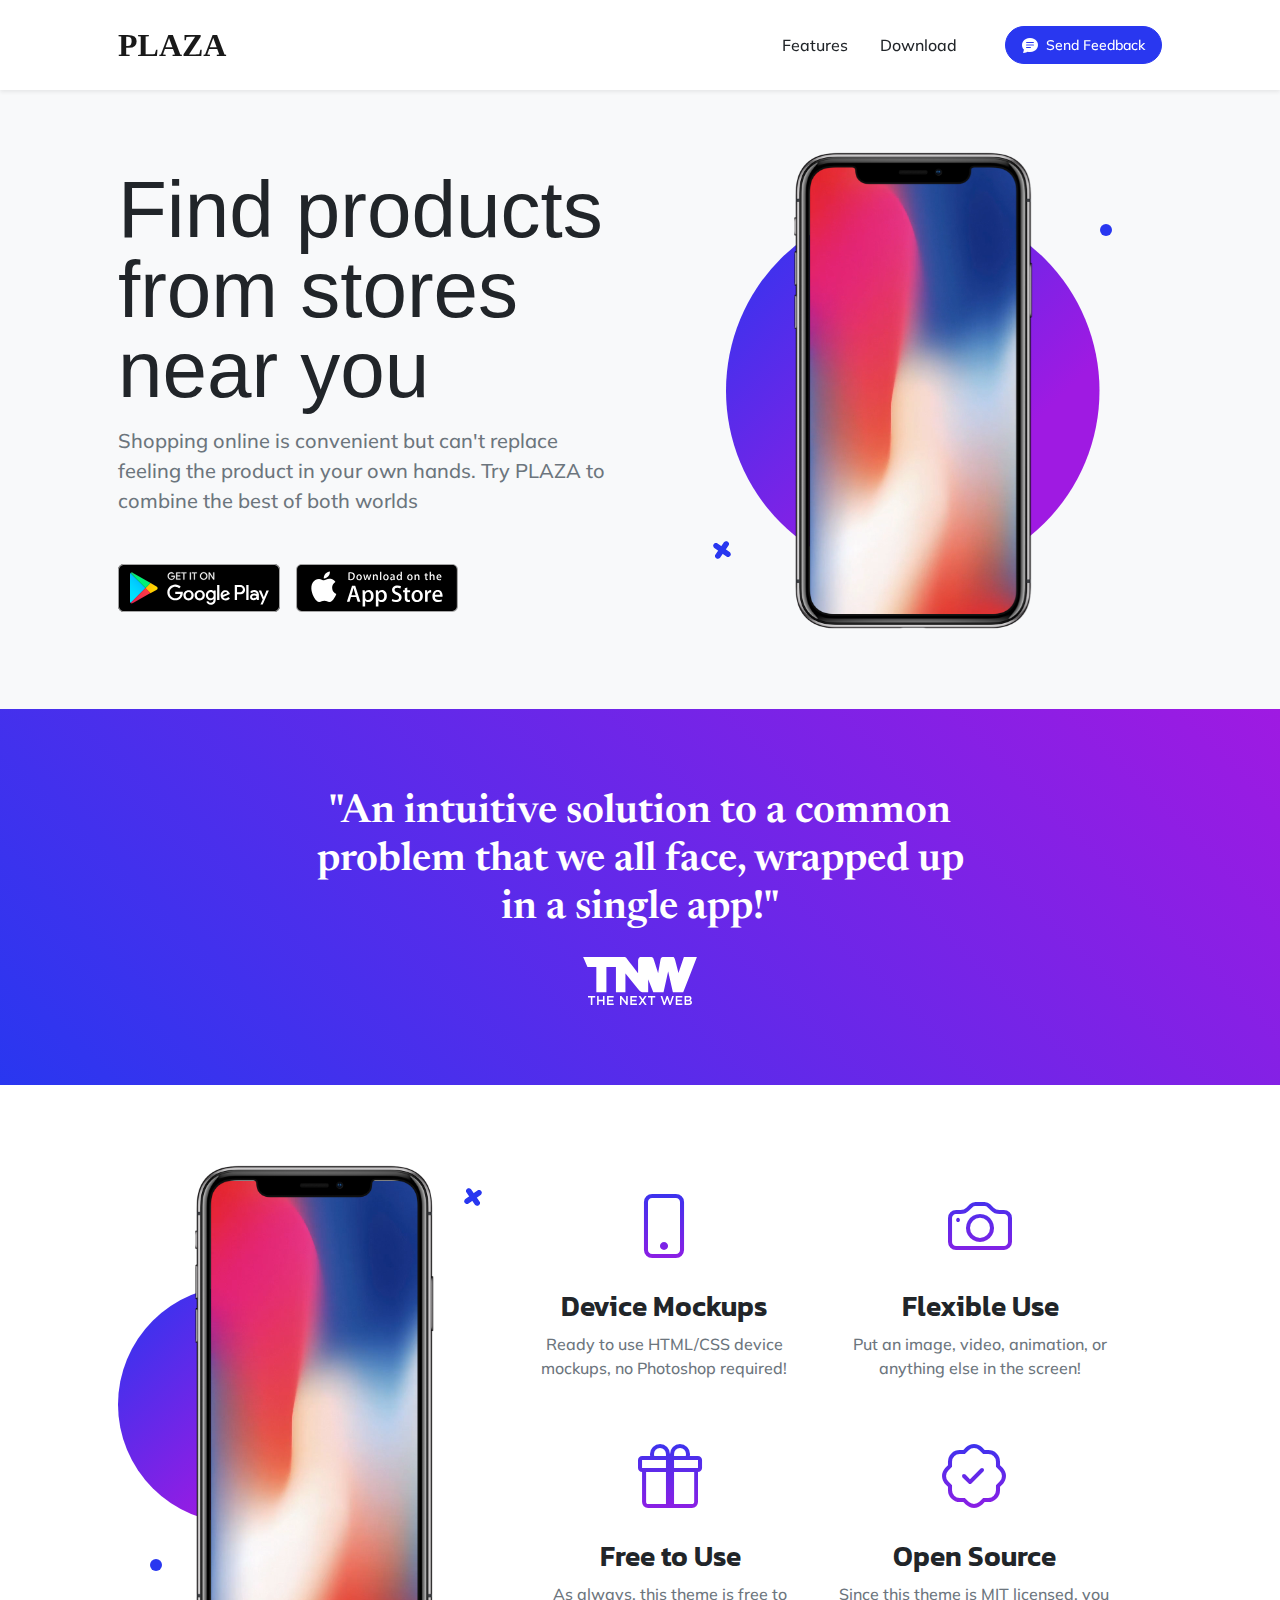
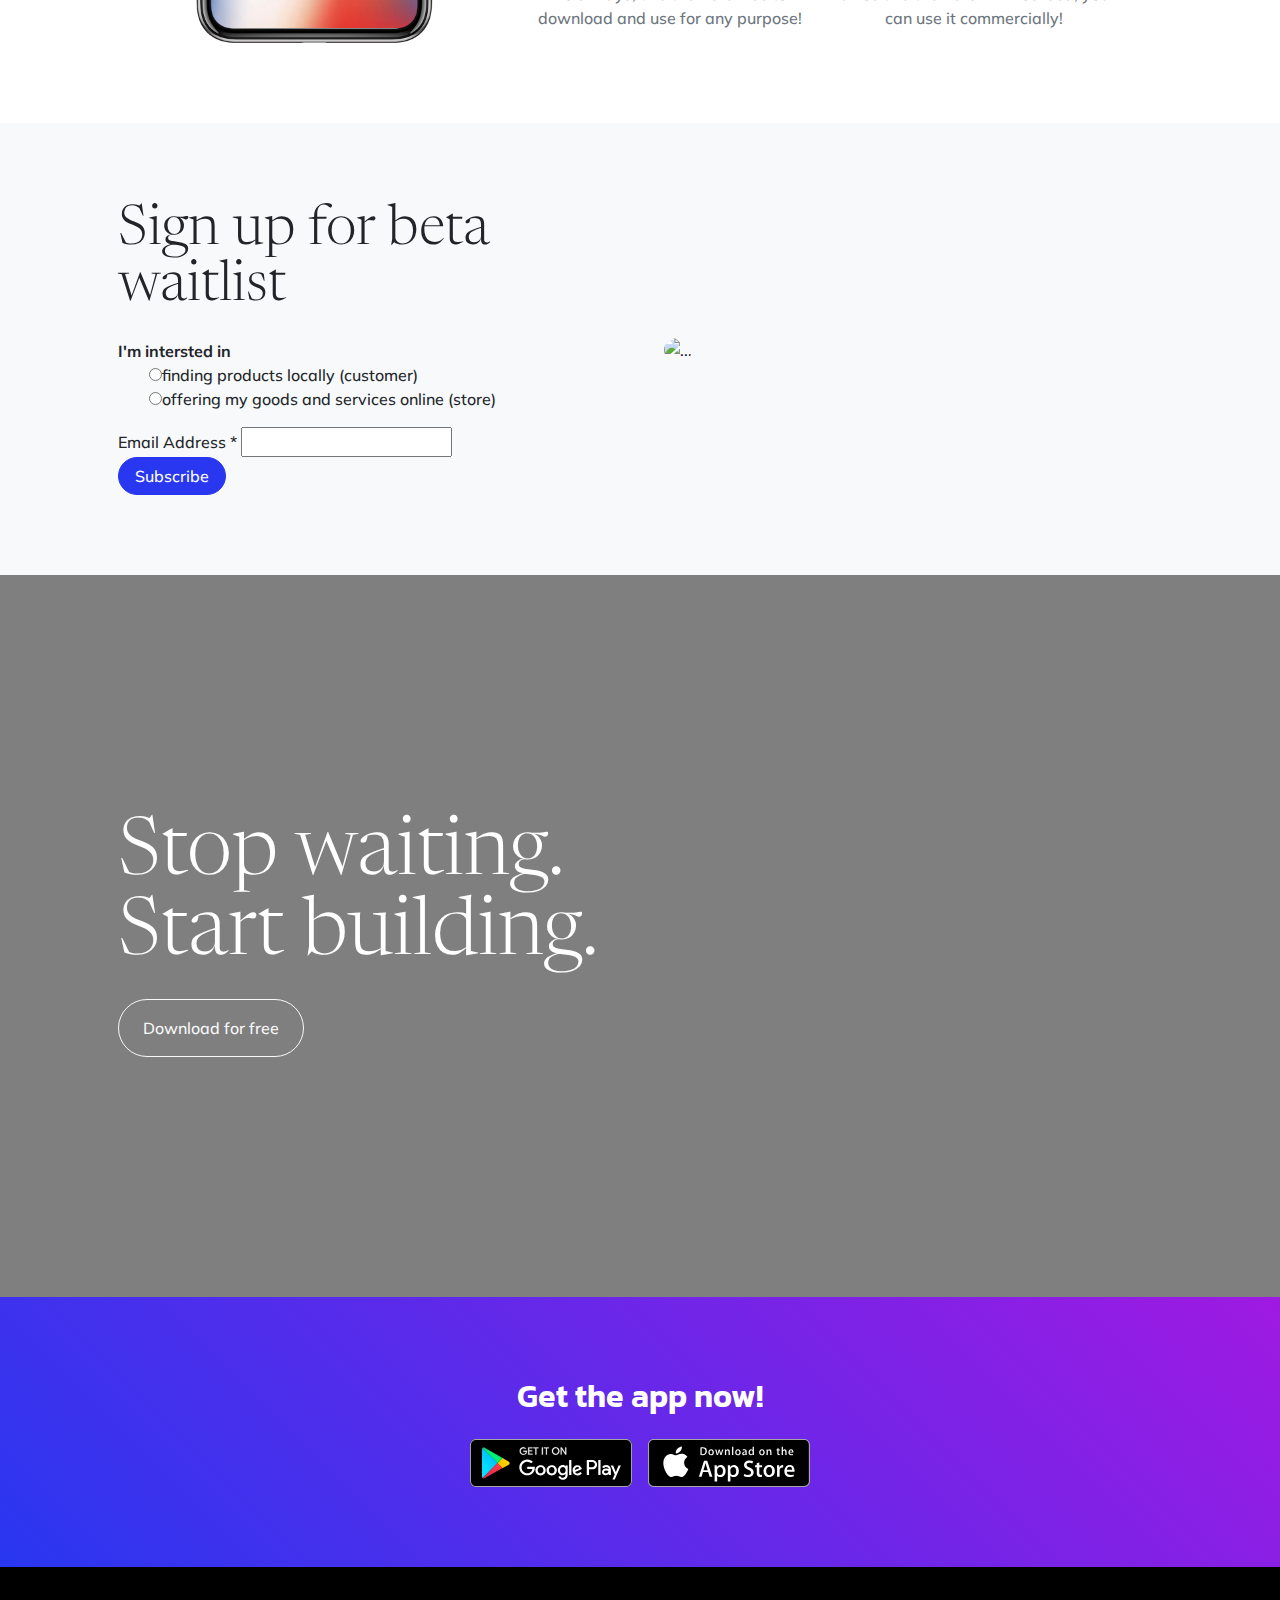
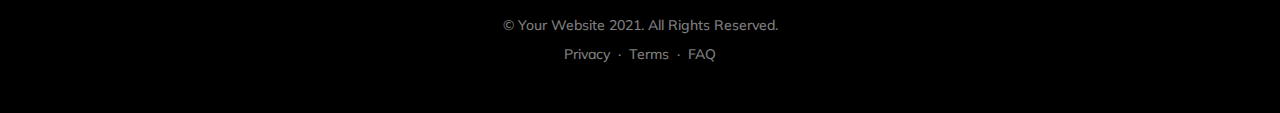
==== index.html @ b9e940da "change button style" ====
<!DOCTYPE html>
<html lang="en">

<head>
    <meta charset="utf-8" />
    <meta name="viewport" content="width=device-width, initial-scale=1, shrink-to-fit=no" />
    <meta name="description" content="" />
    <meta name="author" content="" />
    <title>PLAZA</title>
    <link rel="icon" type="image/x-icon" href="assets/favicon.ico" />
    <!-- Bootstrap icons-->
    <link href="https://cdn.jsdelivr.net/npm/bootstrap-icons@1.5.0/font/bootstrap-icons.css" rel="stylesheet" />
    <!-- Google fonts-->
    <link rel="preconnect" href="https://fonts.gstatic.com" />
    <link href="https://fonts.googleapis.com/css2?family=Newsreader:ital,wght@0,600;1,600&amp;display=swap"
        rel="stylesheet" />
    <link
        href="https://fonts.googleapis.com/css2?family=Mulish:ital,wght@0,300;0,500;0,600;0,700;1,300;1,500;1,600;1,700&amp;display=swap"
        rel="stylesheet" />
    <link href="https://fonts.googleapis.com/css2?family=Kanit:ital,wght@0,400;1,400&amp;display=swap"
        rel="stylesheet" />
    <!-- Core theme CSS (includes Bootstrap)-->
    <link href="css/styles.css" rel="stylesheet" />
</head>

<body id="page-top">
    <!-- Navigation-->
    <nav class="navbar navbar-expand-lg navbar-light fixed-top shadow-sm" id="mainNav">
        <div class="container px-5">
            <a style="font-family:impact;font-size:32px" class="navbar-brand fw-bold plaza-font"
                href="#page-top">PLAZA</a>
            <button class="navbar-toggler" type="button" data-bs-toggle="collapse" data-bs-target="#navbarResponsive"
                aria-controls="navbarResponsive" aria-expanded="false" aria-label="Toggle navigation">
                Menu
                <i class="bi-list"></i>
            </button>
            <div class="collapse navbar-collapse" id="navbarResponsive">
                <ul class="navbar-nav ms-auto me-4 my-3 my-lg-0">
                    <li class="nav-item"><a class="nav-link me-lg-3" href="#features">Features</a></li>
                    <li class="nav-item"><a class="nav-link me-lg-3" href="#download">Download</a></li>
                </ul>
                <button class="btn btn-primary rounded-pill px-3 mb-2 mb-lg-0" data-bs-toggle="modal"
                    data-bs-target="#feedbackModal">
                    <span class="d-flex align-items-center">
                        <i class="bi-chat-text-fill me-2"></i>
                        <span class="small">Send Feedback</span>
                    </span>
                </button>
            </div>
        </div>
    </nav>
    <!-- Mashead header-->
    <header class="masthead">
        <div class="container px-5">
            <div class="row gx-5 align-items-center">
                <div class="col-lg-6">
                    <!-- Mashead text and app badges-->
                    <div class="mb-5 mb-lg-0 text-center text-lg-start">
                        <h1 class="display-1 lh-1 mb-3">Find products from stores near you</h1>
                        <p class="lead fw-normal text-muted mb-5">Shopping online is convenient but can't replace
                            feeling the product in your own hands. Try PLAZA to combine the best of both worlds</p>
                        <div class="d-flex flex-column flex-lg-row align-items-center">
                            <a class="me-lg-3 mb-4 mb-lg-0" href="#!"><img class="app-badge"
                                    src="assets/img/google-play-badge.svg" alt="..." /></a>
                            <a href="#!"><img class="app-badge" src="assets/img/app-store-badge.svg" alt="..." /></a>
                        </div>
                    </div>
                </div>
                <div class="col-lg-6">
                    <!-- Masthead device mockup feature-->
                    <div class="masthead-device-mockup">
                        <svg class="circle" viewBox="0 0 100 100" xmlns="http://www.w3.org/2000/svg">
                            <defs>
                                <linearGradient id="circleGradient" gradientTransform="rotate(45)">
                                    <stop class="gradient-start-color" offset="0%"></stop>
                                    <stop class="gradient-end-color" offset="100%"></stop>
                                </linearGradient>
                            </defs>
                            <circle cx="50" cy="50" r="50"></circle>
                        </svg><svg class="shape-1 d-none d-sm-block" viewBox="0 0 240.83 240.83"
                            xmlns="http://www.w3.org/2000/svg">
                            <rect x="-32.54" y="78.39" width="305.92" height="84.05" rx="42.03"
                                transform="translate(120.42 -49.88) rotate(45)"></rect>
                            <rect x="-32.54" y="78.39" width="305.92" height="84.05" rx="42.03"
                                transform="translate(-49.88 120.42) rotate(-45)"></rect>
                        </svg><svg class="shape-2 d-none d-sm-block" viewBox="0 0 100 100"
                            xmlns="http://www.w3.org/2000/svg">
                            <circle cx="50" cy="50" r="50"></circle>
                        </svg>
                        <div class="device-wrapper">
                            <div class="device" data-device="iPhoneX" data-orientation="portrait" data-color="black">
                                <div class="screen bg-black">
                                    <!-- PUT CONTENTS HERE:-->
                                    <!-- * * This can be a video, image, or just about anything else.-->
                                    <!-- * * Set the max width of your media to 100% and the height to-->
                                    <!-- * * 100% like the demo example below.-->
                                    <video muted="muted" autoplay="" loop="" style="max-width: 100%; height: 100%">
                                        <source src="assets/img/demo-screen.mp4" type="video/mp4" />
                                    </video>
                                </div>
                            </div>
                        </div>
                    </div>
                </div>
            </div>
        </div>
    </header>
    <!-- Quote/testimonial aside-->
    <aside class="text-center bg-gradient-primary-to-secondary">
        <div class="container px-5">
            <div class="row gx-5 justify-content-center">
                <div class="col-xl-8">
                    <div class="h2 fs-1 text-white mb-4">"An intuitive solution to a common problem that we all face,
                        wrapped up in a single app!"</div>
                    <img src="assets/img/tnw-logo.svg" alt="..." style="height: 3rem" />
                </div>
            </div>
        </div>
    </aside>
    <!-- App features section-->
    <section id="features">
        <div class="container px-5">
            <div class="row gx-5 align-items-center">
                <div class="col-lg-8 order-lg-1 mb-5 mb-lg-0">
                    <div class="container-fluid px-5">
                        <div class="row gx-5">
                            <div class="col-md-6 mb-5">
                                <!-- Feature item-->
                                <div class="text-center">
                                    <i class="bi-phone icon-feature text-gradient d-block mb-3"></i>
                                    <h3 class="font-alt">Device Mockups</h3>
                                    <p class="text-muted mb-0">Ready to use HTML/CSS device mockups, no Photoshop
                                        required!</p>
                                </div>
                            </div>
                            <div class="col-md-6 mb-5">
                                <!-- Feature item-->
                                <div class="text-center">
                                    <i class="bi-camera icon-feature text-gradient d-block mb-3"></i>
                                    <h3 class="font-alt">Flexible Use</h3>
                                    <p class="text-muted mb-0">Put an image, video, animation, or anything else in the
                                        screen!</p>
                                </div>
                            </div>
                        </div>
                        <div class="row">
                            <div class="col-md-6 mb-5 mb-md-0">
                                <!-- Feature item-->
                                <div class="text-center">
                                    <i class="bi-gift icon-feature text-gradient d-block mb-3"></i>
                                    <h3 class="font-alt">Free to Use</h3>
                                    <p class="text-muted mb-0">As always, this theme is free to download and use for any
                                        purpose!</p>
                                </div>
                            </div>
                            <div class="col-md-6">
                                <!-- Feature item-->
                                <div class="text-center">
                                    <i class="bi-patch-check icon-feature text-gradient d-block mb-3"></i>
                                    <h3 class="font-alt">Open Source</h3>
                                    <p class="text-muted mb-0">Since this theme is MIT licensed, you can use it
                                        commercially!</p>
                                </div>
                            </div>
                        </div>
                    </div>
                </div>
                <div class="col-lg-4 order-lg-0">
                    <!-- Features section device mockup-->
                    <div class="features-device-mockup">
                        <svg class="circle" viewBox="0 0 100 100" xmlns="http://www.w3.org/2000/svg">
                            <defs>
                                <linearGradient id="circleGradient" gradientTransform="rotate(45)">
                                    <stop class="gradient-start-color" offset="0%"></stop>
                                    <stop class="gradient-end-color" offset="100%"></stop>
                                </linearGradient>
                            </defs>
                            <circle cx="50" cy="50" r="50"></circle>
                        </svg><svg class="shape-1 d-none d-sm-block" viewBox="0 0 240.83 240.83"
                            xmlns="http://www.w3.org/2000/svg">
                            <rect x="-32.54" y="78.39" width="305.92" height="84.05" rx="42.03"
                                transform="translate(120.42 -49.88) rotate(45)"></rect>
                            <rect x="-32.54" y="78.39" width="305.92" height="84.05" rx="42.03"
                                transform="translate(-49.88 120.42) rotate(-45)"></rect>
                        </svg><svg class="shape-2 d-none d-sm-block" viewBox="0 0 100 100"
                            xmlns="http://www.w3.org/2000/svg">
                            <circle cx="50" cy="50" r="50"></circle>
                        </svg>
                        <div class="device-wrapper">
                            <div class="device" data-device="iPhoneX" data-orientation="portrait" data-color="black">
                                <div class="screen bg-black">
                                    <!-- PUT CONTENTS HERE:-->
                                    <!-- * * This can be a video, image, or just about anything else.-->
                                    <!-- * * Set the max width of your media to 100% and the height to-->
                                    <!-- * * 100% like the demo example below.-->
                                    <video muted="muted" autoplay="" loop="" style="max-width: 100%; height: 100%">
                                        <source src="assets/img/demo-screen.mp4" type="video/mp4" />
                                    </video>
                                </div>
                            </div>
                        </div>
                    </div>
                </div>
            </div>
        </div>
    </section>
    <!-- Basic features section-->
    <section class="bg-light">
        <div class="container px-5">
            <div class="row gx-5 align-items-center justify-content-center justify-content-lg-between">
                <div class="col-12 col-lg-5">
                    <h2 class="display-4 lh-1 mb-4">Sign up for beta waitlist</h2>
                    <!-- Email sign-up-->
                    <!-- Begin Mailchimp Signup Form -->
                    <link href="//cdn-images.mailchimp.com/embedcode/classic-10_7.css" rel="stylesheet" type="text/css">

                    <div id="mc_embed_signup">
                        <form
                            action="https://tryplaza.us20.list-manage.com/subscribe/post?u=edc763bf9e0326cd0d3752430&amp;id=b3e1779528"
                            method="post" id="mc-embedded-subscribe-form" name="mc-embedded-subscribe-form"
                            class="validate" target="_blank" novalidate>
                            <div id="mc_embed_signup_scroll">
                                <div class="mc-field-group input-group">
                                    <strong>I'm intersted in </strong>
                                    <ul style="list-style-type:none;">
                                        <li><input type="radio" value="finding products locally (customer)"
                                                name="MMERGE1" id="mce-MMERGE1-0"><label for="mce-MMERGE1-0">finding
                                                products locally (customer)</label></li>
                                        <li><input type="radio" value="offering my goods and services online (store)"
                                                name="MMERGE1" id="mce-MMERGE1-1"><label for="mce-MMERGE1-1">offering my
                                                goods and services online (store)</label></li>
                                    </ul>
                                </div>
                                <div class="mc-field-group">
                                    <label for="mce-EMAIL">Email Address <span class="asterisk">*</span>
                                    </label>
                                    <input type="email" value="" name="EMAIL" class="required email" id="mce-EMAIL">
                                </div>
                                <div id="mce-responses" class="clear">
                                    <div class="response" id="mce-error-response" style="display:none"></div>
                                    <div class="response" id="mce-success-response" style="display:none"></div>
                                </div>
                                <!-- real people should not fill this in and expect good things - do not remove this or risk form bot signups-->
                                <div style="position: absolute; left: -5000px;" aria-hidden="true"><input type="text"
                                        name="b_edc763bf9e0326cd0d3752430_b3e1779528" tabindex="-1" value=""></div>
                                <div class="clear"><input type="submit" value="Subscribe" name="subscribe"
                                        id="mc-embedded-subscribe" class="btn btn-primary rounded-pill px-3 mb-2 mb-lg-0"></div>
                                <!--change button style-->
                            </div>
                        </form>
                    </div>
                    <script type='text/javascript'
                        src='//s3.amazonaws.com/downloads.mailchimp.com/js/mc-validate.js'></script>
                    <script
                        type='text/javascript'>(function ($) { window.fnames = new Array(); window.ftypes = new Array(); fnames[1] = 'MMERGE1'; ftypes[1] = 'radio'; fnames[0] = 'EMAIL'; ftypes[0] = 'email'; }(jQuery)); var $mcj = jQuery.noConflict(true);</script>
                    <!--End mc_embed_signup-->
                    <!--
                        <p class="lead fw-normal text-muted mb-5 mb-lg-0">This section is perfect for featuring some information about your application, why it was built, the problem it solves, or anything else! There's plenty of space for text here, so don't worry about writing too much.</p>
                        -->
                </div>
                <div class="col-sm-8 col-md-6">
                    <div class="px-5 px-sm-0"><img class="img-fluid rounded-circle"
                            src="https://source.unsplash.com/u8Jn2rzYIps/900x900" alt="..." /></div>
                </div>
            </div>
        </div>
    </section>
    <!-- Call to action section-->
    <section class="cta">
        <div class="cta-content">
            <div class="container px-5">
                <h2 class="text-white display-1 lh-1 mb-4">
                    Stop waiting.
                    <br />
                    Start building.
                </h2>
                <a class="btn btn-outline-light py-3 px-4 rounded-pill" href="https://startbootstrap.com/theme/new-age"
                    target="_blank">Download for free</a>
            </div>
        </div>
    </section>
    <!-- App badge section-->
    <section class="bg-gradient-primary-to-secondary" id="download">
        <div class="container px-5">
            <h2 class="text-center text-white font-alt mb-4">Get the app now!</h2>
            <div class="d-flex flex-column flex-lg-row align-items-center justify-content-center">
                <a class="me-lg-3 mb-4 mb-lg-0" href="#!"><img class="app-badge" src="assets/img/google-play-badge.svg"
                        alt="..." /></a>
                <a href="#!"><img class="app-badge" src="assets/img/app-store-badge.svg" alt="..." /></a>
            </div>
        </div>
    </section>
    <!-- Footer-->
    <footer class="bg-black text-center py-5">
        <div class="container px-5">
            <div class="text-white-50 small">
                <div class="mb-2">&copy; Your Website 2021. All Rights Reserved.</div>
                <a href="#!">Privacy</a>
                <span class="mx-1">&middot;</span>
                <a href="#!">Terms</a>
                <span class="mx-1">&middot;</span>
                <a href="#!">FAQ</a>
            </div>
        </div>
    </footer>
    <!-- Feedback Modal-->
    <div class="modal fade" id="feedbackModal" tabindex="-1" aria-labelledby="feedbackModalLabel" aria-hidden="true">
        <div class="modal-dialog modal-dialog-centered">
            <div class="modal-content">
                <div class="modal-header bg-gradient-primary-to-secondary p-4">
                    <h5 class="modal-title font-alt text-white" id="feedbackModalLabel">Send feedback</h5>
                    <button class="btn-close btn-close-white" type="button" data-bs-dismiss="modal"
                        aria-label="Close"></button>
                </div>
                <div class="modal-body border-0 p-4">
                    <!-- * * * * * * * * * * * * * * *-->
                    <!-- * * SB Forms Contact Form * *-->
                    <!-- * * * * * * * * * * * * * * *-->
                    <!-- This form is pre-integrated with SB Forms.-->
                    <!-- To make this form functional, sign up at-->
                    <!-- https://startbootstrap.com/solution/contact-forms-->
                    <!-- to get an API token!-->
                    <form id="contactForm" data-sb-form-api-token="API_TOKEN">
                        <!-- Name input-->
                        <div class="form-floating mb-3">
                            <input class="form-control" id="name" type="text" placeholder="Enter your name..."
                                data-sb-validations="required" />
                            <label for="name">Full name</label>
                            <div class="invalid-feedback" data-sb-feedback="name:required">A name is required.</div>
                        </div>
                        <!-- Email address input-->
                        <div class="form-floating mb-3">
                            <input class="form-control" id="email" type="email" placeholder="name@example.com"
                                data-sb-validations="required,email" />
                            <label for="email">Email address</label>
                            <div class="invalid-feedback" data-sb-feedback="email:required">An email is required.</div>
                            <div class="invalid-feedback" data-sb-feedback="email:email">Email is not valid.</div>
                        </div>
                        <!-- Phone number input-->
                        <div class="form-floating mb-3">
                            <input class="form-control" id="phone" type="tel" placeholder="(123) 456-7890"
                                data-sb-validations="required" />
                            <label for="phone">Phone number</label>
                            <div class="invalid-feedback" data-sb-feedback="phone:required">A phone number is required.
                            </div>
                        </div>
                        <!-- Message input-->
                        <div class="form-floating mb-3">
                            <textarea class="form-control" id="message" type="text"
                                placeholder="Enter your message here..." style="height: 10rem"
                                data-sb-validations="required"></textarea>
                            <label for="message">Message</label>
                            <div class="invalid-feedback" data-sb-feedback="message:required">A message is required.
                            </div>
                        </div>
                        <!-- Submit success message-->
                        <!---->
                        <!-- This is what your users will see when the form-->
                        <!-- has successfully submitted-->
                        <div class="d-none" id="submitSuccessMessage">
                            <div class="text-center mb-3">
                                <div class="fw-bolder">Form submission successful!</div>
                                To activate this form, sign up at
                                <br />
                                <a
                                    href="https://startbootstrap.com/solution/contact-forms">https://startbootstrap.com/solution/contact-forms</a>
                            </div>
                        </div>
                        <!-- Submit error message-->
                        <!---->
                        <!-- This is what your users will see when there is-->
                        <!-- an error submitting the form-->
                        <div class="d-none" id="submitErrorMessage">
                            <div class="text-center text-danger mb-3">Error sending message!</div>
                        </div>
                        <!-- Submit Button-->
                        <div class="d-grid"><button class="btn btn-primary rounded-pill px-3 mb-2 mb-lg-0"
                                id="submitButton" type="submit">Submit</button></div>
                    </form>
                </div>
            </div>
        </div>
    </div>
    <!-- Bootstrap core JS-->
    <script src="https://cdn.jsdelivr.net/npm/bootstrap@5.1.3/dist/js/bootstrap.bundle.min.js"></script>
    <!-- Core theme JS-->
    <script src="js/scripts.js"></script>
    <!-- * * * * * * * * * * * * * * * * * * * * * * * * * * * * * * * * * * * * * * * *-->
    <!-- * *                               SB Forms JS                               * *-->
    <!-- * * Activate your form at https://startbootstrap.com/solution/contact-forms * *-->
    <!-- * * * * * * * * * * * * * * * * * * * * * * * * * * * * * * * * * * * * * * * *-->
    <script src="https://cdn.startbootstrap.com/sb-forms-latest.js"></script>
</body>

</html>
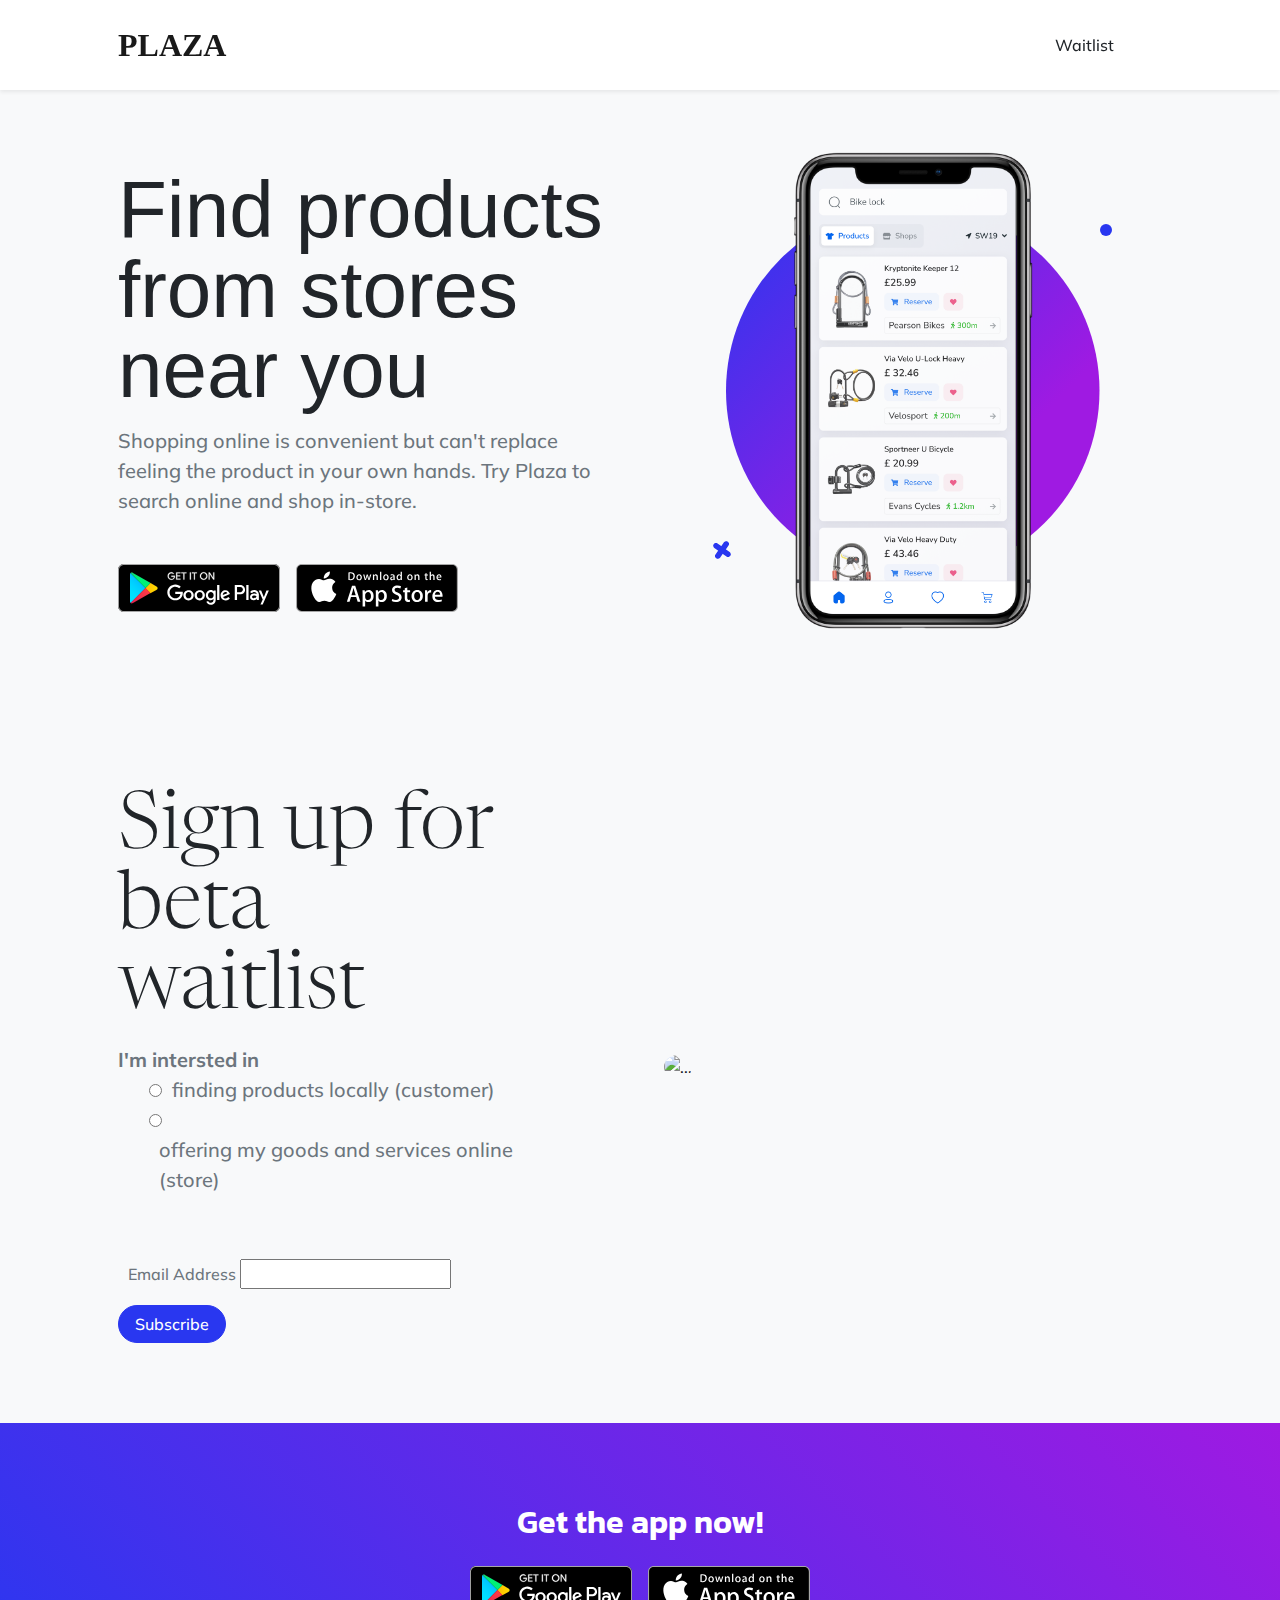
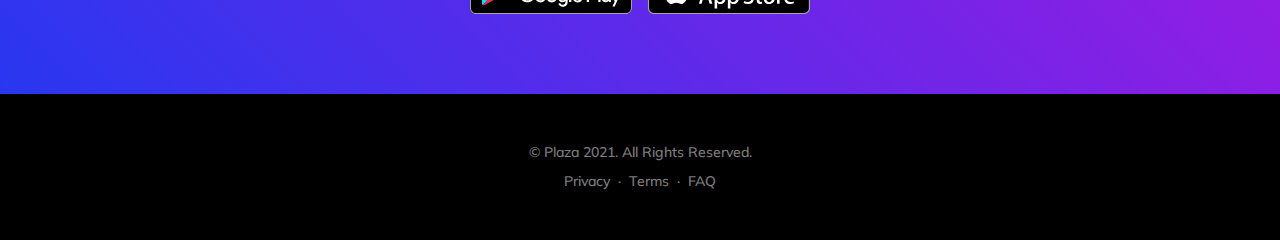
==== commit 516a0216: "looking good with app store logos in place" ====
--- a/index.html
+++ b/index.html
@@ -6,7 +6,7 @@
     <meta name="viewport" content="width=device-width, initial-scale=1, shrink-to-fit=no" />
     <meta name="description" content="" />
     <meta name="author" content="" />
-    <title>PLAZA</title>
+    <title>Plaza</title>
     <link rel="icon" type="image/x-icon" href="assets/favicon.ico" />
     <!-- Bootstrap icons-->
     <link href="https://cdn.jsdelivr.net/npm/bootstrap-icons@1.5.0/font/bootstrap-icons.css" rel="stylesheet" />
@@ -36,16 +36,12 @@
             </button>
             <div class="collapse navbar-collapse" id="navbarResponsive">
                 <ul class="navbar-nav ms-auto me-4 my-3 my-lg-0">
+                    <!--
                     <li class="nav-item"><a class="nav-link me-lg-3" href="#features">Features</a></li>
                     <li class="nav-item"><a class="nav-link me-lg-3" href="#download">Download</a></li>
+                    -->
+                    <li class="nav-item"><a class="nav-link me-lg-3" href="#waitlist">Waitlist</a></li>
                 </ul>
-                <button class="btn btn-primary rounded-pill px-3 mb-2 mb-lg-0" data-bs-toggle="modal"
-                    data-bs-target="#feedbackModal">
-                    <span class="d-flex align-items-center">
-                        <i class="bi-chat-text-fill me-2"></i>
-                        <span class="small">Send Feedback</span>
-                    </span>
-                </button>
             </div>
         </div>
     </nav>
@@ -58,7 +54,9 @@
                     <div class="mb-5 mb-lg-0 text-center text-lg-start">
                         <h1 class="display-1 lh-1 mb-3">Find products from stores near you</h1>
                         <p class="lead fw-normal text-muted mb-5">Shopping online is convenient but can't replace
-                            feeling the product in your own hands. Try PLAZA to combine the best of both worlds</p>
+                            feeling the product in your own hands. Try Plaza to search online and shop in-store.</p>
+                        <!-- <p class="lead fw-normal text-muted mb-5">Shopping online is convenient but can't replace
+                            feeling the product in your own hands. Try PLAZA to combine the best of both worlds</p> -->
                         <div class="d-flex flex-column flex-lg-row align-items-center">
                             <a class="me-lg-3 mb-4 mb-lg-0" href="#!"><img class="app-badge"
                                     src="assets/img/google-play-badge.svg" alt="..." /></a>
@@ -94,9 +92,10 @@
                                     <!-- * * This can be a video, image, or just about anything else.-->
                                     <!-- * * Set the max width of your media to 100% and the height to-->
                                     <!-- * * 100% like the demo example below.-->
-                                    <video muted="muted" autoplay="" loop="" style="max-width: 100%; height: 100%">
+                                    <!-- <video muted="muted" autoplay="" loop="" style="max-width: 100%; height: 100%">
                                         <source src="assets/img/demo-screen.mp4" type="video/mp4" />
-                                    </video>
+                                    </video> -->
+                                    <img style="max-width: 100%; height: 100%" src="assets/img/plaza_product_search2.png" alt="Plaza home screen">
                                 </div>
                             </div>
                         </div>
@@ -106,6 +105,7 @@
         </div>
     </header>
     <!-- Quote/testimonial aside-->
+    <!-- 
     <aside class="text-center bg-gradient-primary-to-secondary">
         <div class="container px-5">
             <div class="row gx-5 justify-content-center">
@@ -117,7 +117,8 @@
             </div>
         </div>
     </aside>
-    <!-- App features section-->
+     App features section-->
+    <!--
     <section id="features">
         <div class="container px-5">
             <div class="row gx-5 align-items-center">
@@ -126,6 +127,7 @@
                         <div class="row gx-5">
                             <div class="col-md-6 mb-5">
                                 <!-- Feature item-->
+                                <!--
                                 <div class="text-center">
                                     <i class="bi-phone icon-feature text-gradient d-block mb-3"></i>
                                     <h3 class="font-alt">Device Mockups</h3>
@@ -135,6 +137,7 @@
                             </div>
                             <div class="col-md-6 mb-5">
                                 <!-- Feature item-->
+                                <!--
                                 <div class="text-center">
                                     <i class="bi-camera icon-feature text-gradient d-block mb-3"></i>
                                     <h3 class="font-alt">Flexible Use</h3>
@@ -146,6 +149,7 @@
                         <div class="row">
                             <div class="col-md-6 mb-5 mb-md-0">
                                 <!-- Feature item-->
+                                <!--
                                 <div class="text-center">
                                     <i class="bi-gift icon-feature text-gradient d-block mb-3"></i>
                                     <h3 class="font-alt">Free to Use</h3>
@@ -155,6 +159,7 @@
                             </div>
                             <div class="col-md-6">
                                 <!-- Feature item-->
+                                <!--
                                 <div class="text-center">
                                     <i class="bi-patch-check icon-feature text-gradient d-block mb-3"></i>
                                     <h3 class="font-alt">Open Source</h3>
@@ -167,6 +172,7 @@
                 </div>
                 <div class="col-lg-4 order-lg-0">
                     <!-- Features section device mockup-->
+                    <!--
                     <div class="features-device-mockup">
                         <svg class="circle" viewBox="0 0 100 100" xmlns="http://www.w3.org/2000/svg">
                             <defs>
@@ -193,6 +199,7 @@
                                     <!-- * * This can be a video, image, or just about anything else.-->
                                     <!-- * * Set the max width of your media to 100% and the height to-->
                                     <!-- * * 100% like the demo example below.-->
+                                    <!--
                                     <video muted="muted" autoplay="" loop="" style="max-width: 100%; height: 100%">
                                         <source src="assets/img/demo-screen.mp4" type="video/mp4" />
                                     </video>
@@ -204,12 +211,13 @@
             </div>
         </div>
     </section>
+    -->
     <!-- Basic features section-->
-    <section class="bg-light">
+    <section class="bg-light" id="waitlist">
         <div class="container px-5">
             <div class="row gx-5 align-items-center justify-content-center justify-content-lg-between">
                 <div class="col-12 col-lg-5">
-                    <h2 class="display-4 lh-1 mb-4">Sign up for beta waitlist</h2>
+                    <h2 class="display-1 lh-1 mb-3">Sign up for beta waitlist</h2>
                     <!-- Email sign-up-->
                     <!-- Begin Mailchimp Signup Form -->
                     <link href="//cdn-images.mailchimp.com/embedcode/classic-10_7.css" rel="stylesheet" type="text/css">
@@ -220,19 +228,19 @@
                             method="post" id="mc-embedded-subscribe-form" name="mc-embedded-subscribe-form"
                             class="validate" target="_blank" novalidate>
                             <div id="mc_embed_signup_scroll">
-                                <div class="mc-field-group input-group">
+                                <div class="mc-field-group input-group lead fw-normal text-muted mb-5">
                                     <strong>I'm intersted in </strong>
                                     <ul style="list-style-type:none;">
                                         <li><input type="radio" value="finding products locally (customer)"
-                                                name="MMERGE1" id="mce-MMERGE1-0"><label for="mce-MMERGE1-0">finding
+                                                name="MMERGE1" id="mce-MMERGE1-0" class="lead fw-normal text-muted"><label for="mce-MMERGE1-0">finding
                                                 products locally (customer)</label></li>
-                                        <li><input type="radio" value="offering my goods and services online (store)"
+                                        <li><input type="radio" class="lead fw-normal text-muted" value="offering my goods and services online (store)"
                                                 name="MMERGE1" id="mce-MMERGE1-1"><label for="mce-MMERGE1-1">offering my
                                                 goods and services online (store)</label></li>
                                     </ul>
                                 </div>
-                                <div class="mc-field-group">
-                                    <label for="mce-EMAIL">Email Address <span class="asterisk">*</span>
+                                <div class="mc-field-group fw-normal text-muted mb-3">
+                                    <label for="mce-EMAIL">Email Address
                                     </label>
                                     <input type="email" value="" name="EMAIL" class="required email" id="mce-EMAIL">
                                 </div>
@@ -265,7 +273,7 @@
             </div>
         </div>
     </section>
-    <!-- Call to action section-->
+    <!-- Call to action section
     <section class="cta">
         <div class="cta-content">
             <div class="container px-5">
@@ -279,6 +287,7 @@
             </div>
         </div>
     </section>
+    -->
     <!-- App badge section-->
     <section class="bg-gradient-primary-to-secondary" id="download">
         <div class="container px-5">
@@ -294,7 +303,7 @@
     <footer class="bg-black text-center py-5">
         <div class="container px-5">
             <div class="text-white-50 small">
-                <div class="mb-2">&copy; Your Website 2021. All Rights Reserved.</div>
+                <div class="mb-2">&copy; Plaza 2021. All Rights Reserved.</div>
                 <a href="#!">Privacy</a>
                 <span class="mx-1">&middot;</span>
                 <a href="#!">Terms</a>
@@ -304,83 +313,7 @@
         </div>
     </footer>
     <!-- Feedback Modal-->
-    <div class="modal fade" id="feedbackModal" tabindex="-1" aria-labelledby="feedbackModalLabel" aria-hidden="true">
-        <div class="modal-dialog modal-dialog-centered">
-            <div class="modal-content">
-                <div class="modal-header bg-gradient-primary-to-secondary p-4">
-                    <h5 class="modal-title font-alt text-white" id="feedbackModalLabel">Send feedback</h5>
-                    <button class="btn-close btn-close-white" type="button" data-bs-dismiss="modal"
-                        aria-label="Close"></button>
-                </div>
-                <div class="modal-body border-0 p-4">
-                    <!-- * * * * * * * * * * * * * * *-->
-                    <!-- * * SB Forms Contact Form * *-->
-                    <!-- * * * * * * * * * * * * * * *-->
-                    <!-- This form is pre-integrated with SB Forms.-->
-                    <!-- To make this form functional, sign up at-->
-                    <!-- https://startbootstrap.com/solution/contact-forms-->
-                    <!-- to get an API token!-->
-                    <form id="contactForm" data-sb-form-api-token="API_TOKEN">
-                        <!-- Name input-->
-                        <div class="form-floating mb-3">
-                            <input class="form-control" id="name" type="text" placeholder="Enter your name..."
-                                data-sb-validations="required" />
-                            <label for="name">Full name</label>
-                            <div class="invalid-feedback" data-sb-feedback="name:required">A name is required.</div>
-                        </div>
-                        <!-- Email address input-->
-                        <div class="form-floating mb-3">
-                            <input class="form-control" id="email" type="email" placeholder="name@example.com"
-                                data-sb-validations="required,email" />
-                            <label for="email">Email address</label>
-                            <div class="invalid-feedback" data-sb-feedback="email:required">An email is required.</div>
-                            <div class="invalid-feedback" data-sb-feedback="email:email">Email is not valid.</div>
-                        </div>
-                        <!-- Phone number input-->
-                        <div class="form-floating mb-3">
-                            <input class="form-control" id="phone" type="tel" placeholder="(123) 456-7890"
-                                data-sb-validations="required" />
-                            <label for="phone">Phone number</label>
-                            <div class="invalid-feedback" data-sb-feedback="phone:required">A phone number is required.
-                            </div>
-                        </div>
-                        <!-- Message input-->
-                        <div class="form-floating mb-3">
-                            <textarea class="form-control" id="message" type="text"
-                                placeholder="Enter your message here..." style="height: 10rem"
-                                data-sb-validations="required"></textarea>
-                            <label for="message">Message</label>
-                            <div class="invalid-feedback" data-sb-feedback="message:required">A message is required.
-                            </div>
-                        </div>
-                        <!-- Submit success message-->
-                        <!---->
-                        <!-- This is what your users will see when the form-->
-                        <!-- has successfully submitted-->
-                        <div class="d-none" id="submitSuccessMessage">
-                            <div class="text-center mb-3">
-                                <div class="fw-bolder">Form submission successful!</div>
-                                To activate this form, sign up at
-                                <br />
-                                <a
-                                    href="https://startbootstrap.com/solution/contact-forms">https://startbootstrap.com/solution/contact-forms</a>
-                            </div>
-                        </div>
-                        <!-- Submit error message-->
-                        <!---->
-                        <!-- This is what your users will see when there is-->
-                        <!-- an error submitting the form-->
-                        <div class="d-none" id="submitErrorMessage">
-                            <div class="text-center text-danger mb-3">Error sending message!</div>
-                        </div>
-                        <!-- Submit Button-->
-                        <div class="d-grid"><button class="btn btn-primary rounded-pill px-3 mb-2 mb-lg-0"
-                                id="submitButton" type="submit">Submit</button></div>
-                    </form>
-                </div>
-            </div>
-        </div>
-    </div>
+    
     <!-- Bootstrap core JS-->
     <script src="https://cdn.jsdelivr.net/npm/bootstrap@5.1.3/dist/js/bootstrap.bundle.min.js"></script>
     <!-- Core theme JS-->
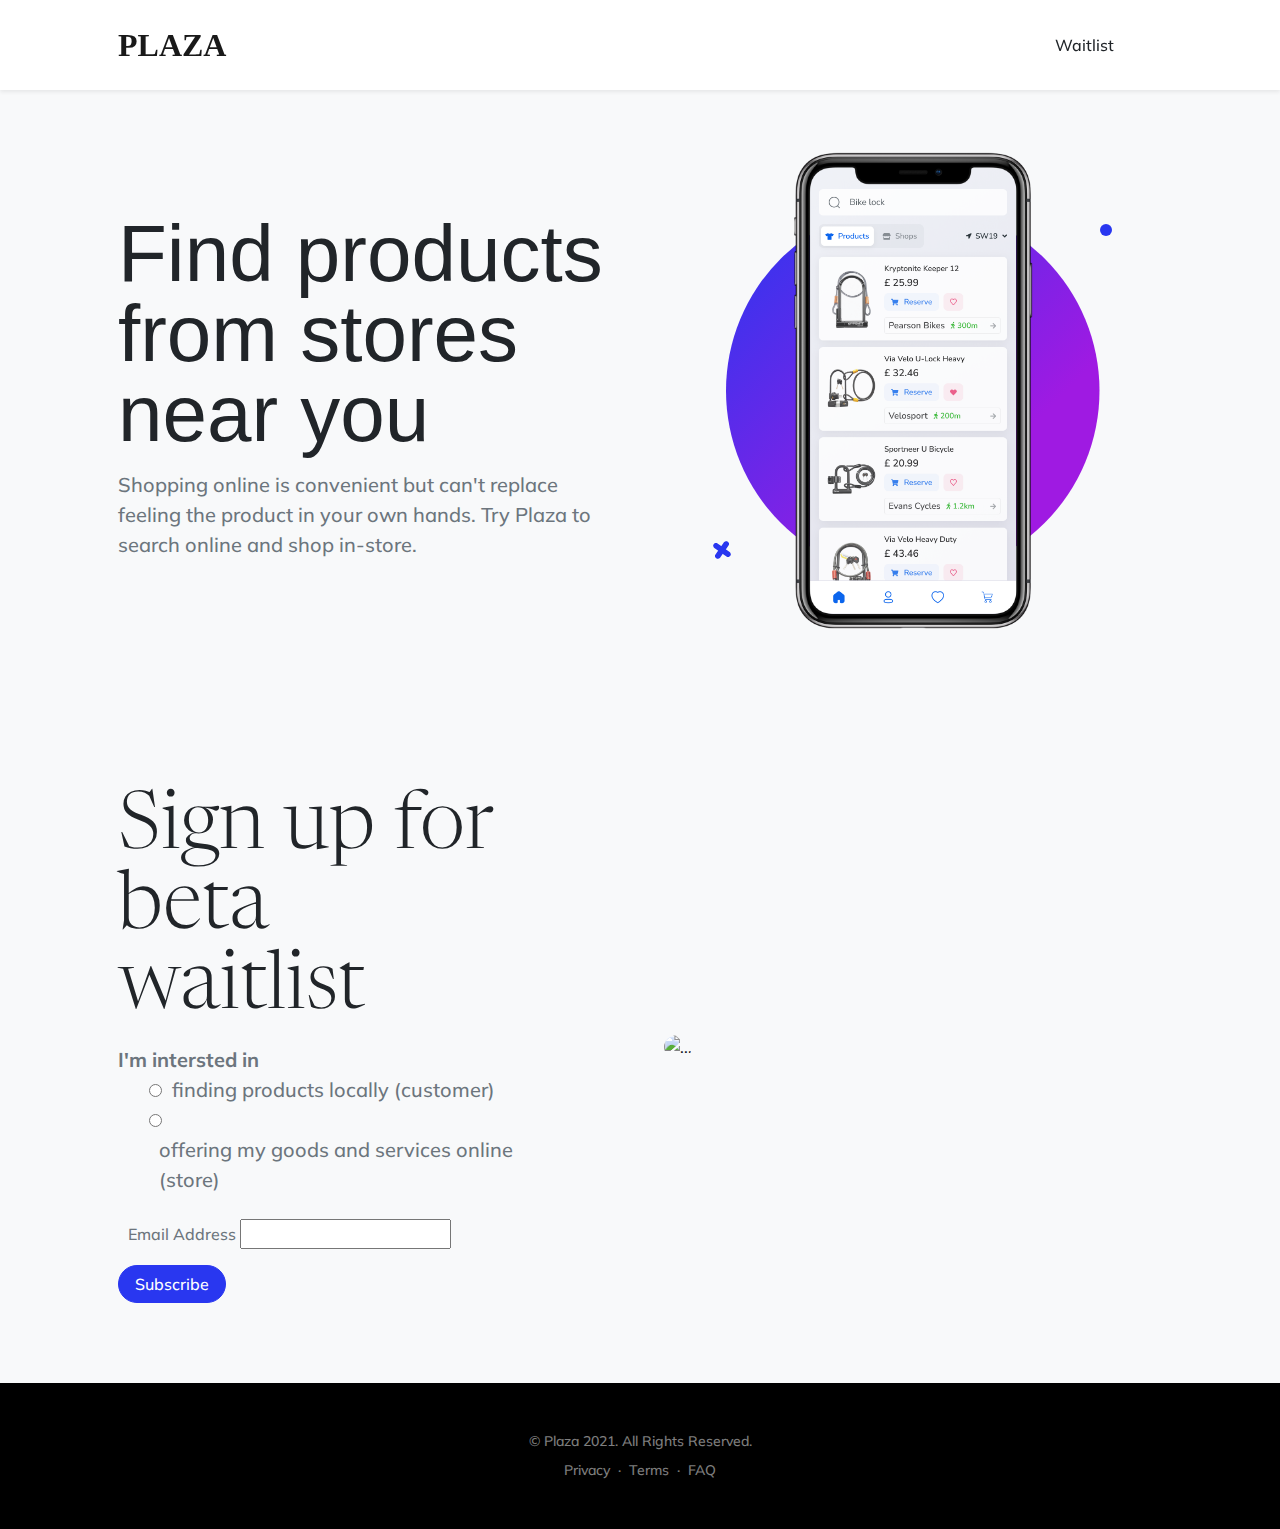
==== commit 7b52afb4: "reduce white space" ====
--- a/index.html
+++ b/index.html
@@ -57,11 +57,11 @@
                             feeling the product in your own hands. Try Plaza to search online and shop in-store.</p>
                         <!-- <p class="lead fw-normal text-muted mb-5">Shopping online is convenient but can't replace
                             feeling the product in your own hands. Try PLAZA to combine the best of both worlds</p> -->
-                        <div class="d-flex flex-column flex-lg-row align-items-center">
+                        <!-- <div class="d-flex flex-column flex-lg-row align-items-center">
                             <a class="me-lg-3 mb-4 mb-lg-0" href="#!"><img class="app-badge"
                                     src="assets/img/google-play-badge.svg" alt="..." /></a>
                             <a href="#!"><img class="app-badge" src="assets/img/app-store-badge.svg" alt="..." /></a>
-                        </div>
+                        </div> -->
                     </div>
                 </div>
                 <div class="col-lg-6">
@@ -95,7 +95,7 @@
                                     <!-- <video muted="muted" autoplay="" loop="" style="max-width: 100%; height: 100%">
                                         <source src="assets/img/demo-screen.mp4" type="video/mp4" />
                                     </video> -->
-                                    <img style="max-width: 100%; height: 100%" src="assets/img/plaza_product_search2.png" alt="Plaza home screen">
+                                    <img style="max-width: 100%; height: 100%" src="assets/img/plaza_product_search_neuv2.png" alt="Plaza home screen">
                                 </div>
                             </div>
                         </div>
@@ -289,7 +289,7 @@
     </section>
     -->
     <!-- App badge section-->
-    <section class="bg-gradient-primary-to-secondary" id="download">
+    <!-- <section class="bg-gradient-primary-to-secondary" id="download">
         <div class="container px-5">
             <h2 class="text-center text-white font-alt mb-4">Get the app now!</h2>
             <div class="d-flex flex-column flex-lg-row align-items-center justify-content-center">
@@ -298,7 +298,7 @@
                 <a href="#!"><img class="app-badge" src="assets/img/app-store-badge.svg" alt="..." /></a>
             </div>
         </div>
-    </section>
+    </section> -->
     <!-- Footer-->
     <footer class="bg-black text-center py-5">
         <div class="container px-5">
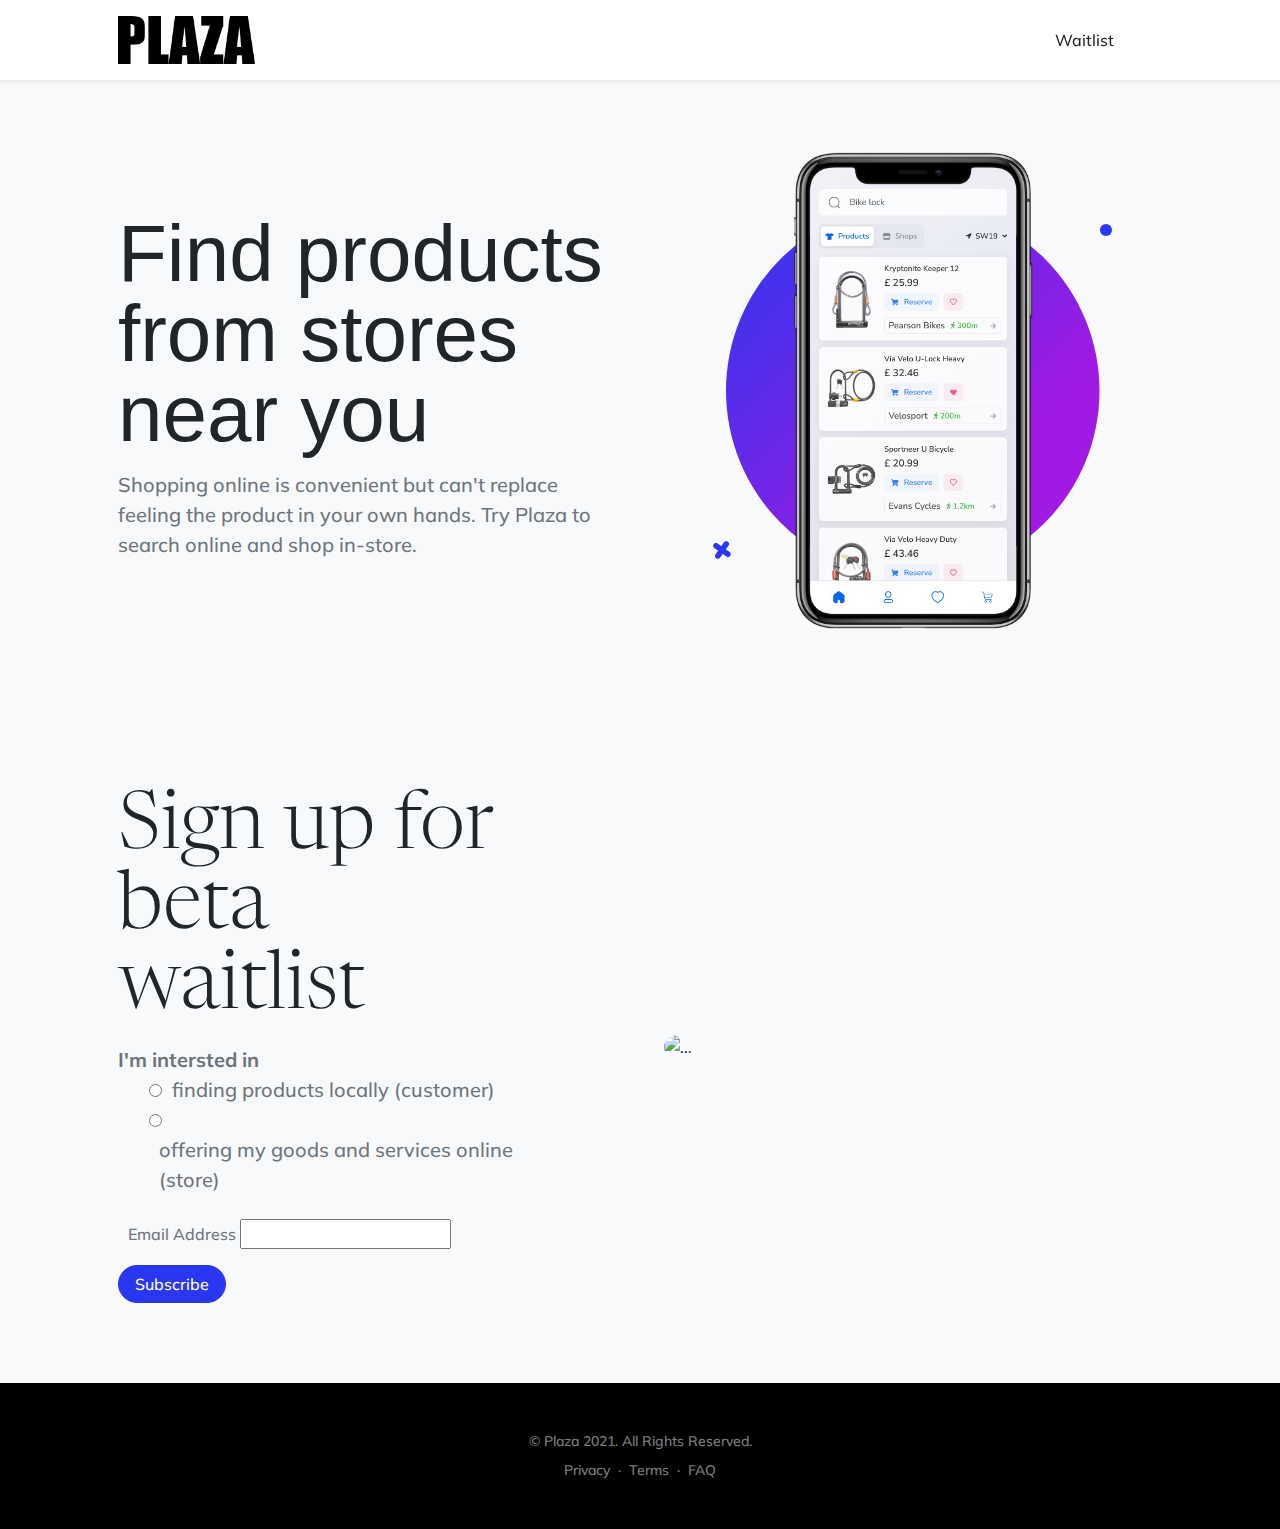
==== commit acbe3253: "png logo" ====
--- a/index.html
+++ b/index.html
@@ -27,8 +27,9 @@
     <!-- Navigation-->
     <nav class="navbar navbar-expand-lg navbar-light fixed-top shadow-sm" id="mainNav">
         <div class="container px-5">
-            <a style="font-family:impact;font-size:32px" class="navbar-brand fw-bold plaza-font"
-                href="#page-top">PLAZA</a>
+            <img class="app-badge" src="assets/img/plaza_logo.png" alt="Plaza Logo">
+            <!-- <a style="font-family:impact Anton;font-size:32px" class="navbar-brand fw-bold plaza-font"
+                href="#page-top">PLAZA</a> -->
             <button class="navbar-toggler" type="button" data-bs-toggle="collapse" data-bs-target="#navbarResponsive"
                 aria-controls="navbarResponsive" aria-expanded="false" aria-label="Toggle navigation">
                 Menu
@@ -95,7 +96,8 @@
                                     <!-- <video muted="muted" autoplay="" loop="" style="max-width: 100%; height: 100%">
                                         <source src="assets/img/demo-screen.mp4" type="video/mp4" />
                                     </video> -->
-                                    <img style="max-width: 100%; height: 100%" src="assets/img/plaza_product_search_neuv2.png" alt="Plaza home screen">
+                                    <img style="max-width: 100%; height: 100%"
+                                        src="assets/img/plaza_product_search_neuv2.png" alt="Plaza home screen">
                                 </div>
                             </div>
                         </div>
@@ -127,7 +129,7 @@
                         <div class="row gx-5">
                             <div class="col-md-6 mb-5">
                                 <!-- Feature item-->
-                                <!--
+    <!--
                                 <div class="text-center">
                                     <i class="bi-phone icon-feature text-gradient d-block mb-3"></i>
                                     <h3 class="font-alt">Device Mockups</h3>
@@ -137,7 +139,7 @@
                             </div>
                             <div class="col-md-6 mb-5">
                                 <!-- Feature item-->
-                                <!--
+    <!--
                                 <div class="text-center">
                                     <i class="bi-camera icon-feature text-gradient d-block mb-3"></i>
                                     <h3 class="font-alt">Flexible Use</h3>
@@ -149,7 +151,7 @@
                         <div class="row">
                             <div class="col-md-6 mb-5 mb-md-0">
                                 <!-- Feature item-->
-                                <!--
+    <!--
                                 <div class="text-center">
                                     <i class="bi-gift icon-feature text-gradient d-block mb-3"></i>
                                     <h3 class="font-alt">Free to Use</h3>
@@ -159,7 +161,7 @@
                             </div>
                             <div class="col-md-6">
                                 <!-- Feature item-->
-                                <!--
+    <!--
                                 <div class="text-center">
                                     <i class="bi-patch-check icon-feature text-gradient d-block mb-3"></i>
                                     <h3 class="font-alt">Open Source</h3>
@@ -172,7 +174,7 @@
                 </div>
                 <div class="col-lg-4 order-lg-0">
                     <!-- Features section device mockup-->
-                    <!--
+    <!--
                     <div class="features-device-mockup">
                         <svg class="circle" viewBox="0 0 100 100" xmlns="http://www.w3.org/2000/svg">
                             <defs>
@@ -196,10 +198,10 @@
                             <div class="device" data-device="iPhoneX" data-orientation="portrait" data-color="black">
                                 <div class="screen bg-black">
                                     <!-- PUT CONTENTS HERE:-->
-                                    <!-- * * This can be a video, image, or just about anything else.-->
-                                    <!-- * * Set the max width of your media to 100% and the height to-->
-                                    <!-- * * 100% like the demo example below.-->
-                                    <!--
+    <!-- * * This can be a video, image, or just about anything else.-->
+    <!-- * * Set the max width of your media to 100% and the height to-->
+    <!-- * * 100% like the demo example below.-->
+    <!--
                                     <video muted="muted" autoplay="" loop="" style="max-width: 100%; height: 100%">
                                         <source src="assets/img/demo-screen.mp4" type="video/mp4" />
                                     </video>
@@ -232,10 +234,12 @@
                                     <strong>I'm intersted in </strong>
                                     <ul style="list-style-type:none;">
                                         <li><input type="radio" value="finding products locally (customer)"
-                                                name="MMERGE1" id="mce-MMERGE1-0" class="lead fw-normal text-muted"><label for="mce-MMERGE1-0">finding
+                                                name="MMERGE1" id="mce-MMERGE1-0"
+                                                class="lead fw-normal text-muted"><label for="mce-MMERGE1-0">finding
                                                 products locally (customer)</label></li>
-                                        <li><input type="radio" class="lead fw-normal text-muted" value="offering my goods and services online (store)"
-                                                name="MMERGE1" id="mce-MMERGE1-1"><label for="mce-MMERGE1-1">offering my
+                                        <li><input type="radio" class="lead fw-normal text-muted"
+                                                value="offering my goods and services online (store)" name="MMERGE1"
+                                                id="mce-MMERGE1-1"><label for="mce-MMERGE1-1">offering my
                                                 goods and services online (store)</label></li>
                                     </ul>
                                 </div>
@@ -252,7 +256,8 @@
                                 <div style="position: absolute; left: -5000px;" aria-hidden="true"><input type="text"
                                         name="b_edc763bf9e0326cd0d3752430_b3e1779528" tabindex="-1" value=""></div>
                                 <div class="clear"><input type="submit" value="Subscribe" name="subscribe"
-                                        id="mc-embedded-subscribe" class="btn btn-primary rounded-pill px-3 mb-2 mb-lg-0"></div>
+                                        id="mc-embedded-subscribe"
+                                        class="btn btn-primary rounded-pill px-3 mb-2 mb-lg-0"></div>
                                 <!--change button style-->
                             </div>
                         </form>
@@ -313,7 +318,7 @@
         </div>
     </footer>
     <!-- Feedback Modal-->
-    
+
     <!-- Bootstrap core JS-->
     <script src="https://cdn.jsdelivr.net/npm/bootstrap@5.1.3/dist/js/bootstrap.bundle.min.js"></script>
     <!-- Core theme JS-->
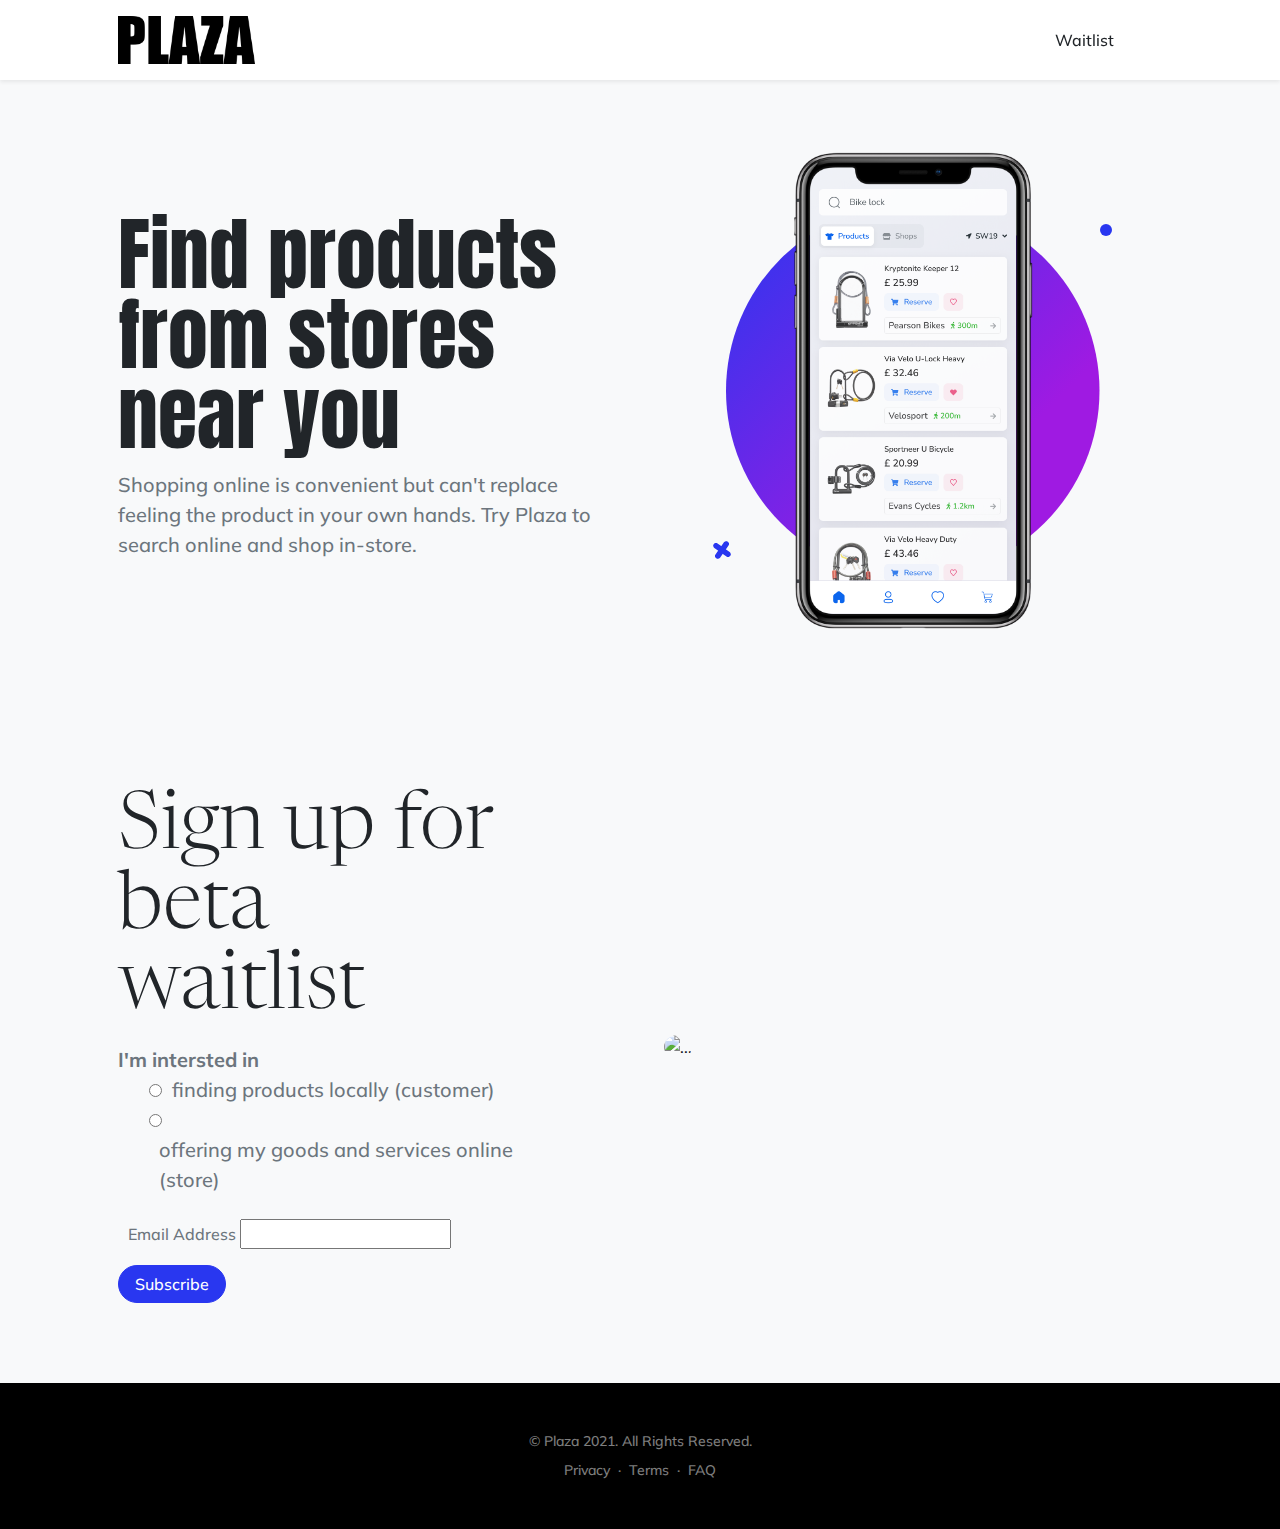
==== commit de614aab: "add new font "anton" that is supported on mobile" ====
--- a/index.html
+++ b/index.html
@@ -14,6 +14,8 @@
     <link rel="preconnect" href="https://fonts.gstatic.com" />
     <link href="https://fonts.googleapis.com/css2?family=Newsreader:ital,wght@0,600;1,600&amp;display=swap"
         rel="stylesheet" />
+    <link rel="preconnect" href="https://fonts.gstatic.com" crossorigin>
+    <link href="https://fonts.googleapis.com/css2?family=Anton&display=swap" rel="stylesheet">
     <link
         href="https://fonts.googleapis.com/css2?family=Mulish:ital,wght@0,300;0,500;0,600;0,700;1,300;1,500;1,600;1,700&amp;display=swap"
         rel="stylesheet" />
@@ -53,7 +55,8 @@
                 <div class="col-lg-6">
                     <!-- Mashead text and app badges-->
                     <div class="mb-5 mb-lg-0 text-center text-lg-start">
-                        <h1 class="display-1 lh-1 mb-3">Find products from stores near you</h1>
+                        <h1 style="font-family: 'Anton', sans-serif;" class="display-1 lh-1 mb-3">Find products from
+                            stores near you</h1>
                         <p class="lead fw-normal text-muted mb-5">Shopping online is convenient but can't replace
                             feeling the product in your own hands. Try Plaza to search online and shop in-store.</p>
                         <!-- <p class="lead fw-normal text-muted mb-5">Shopping online is convenient but can't replace
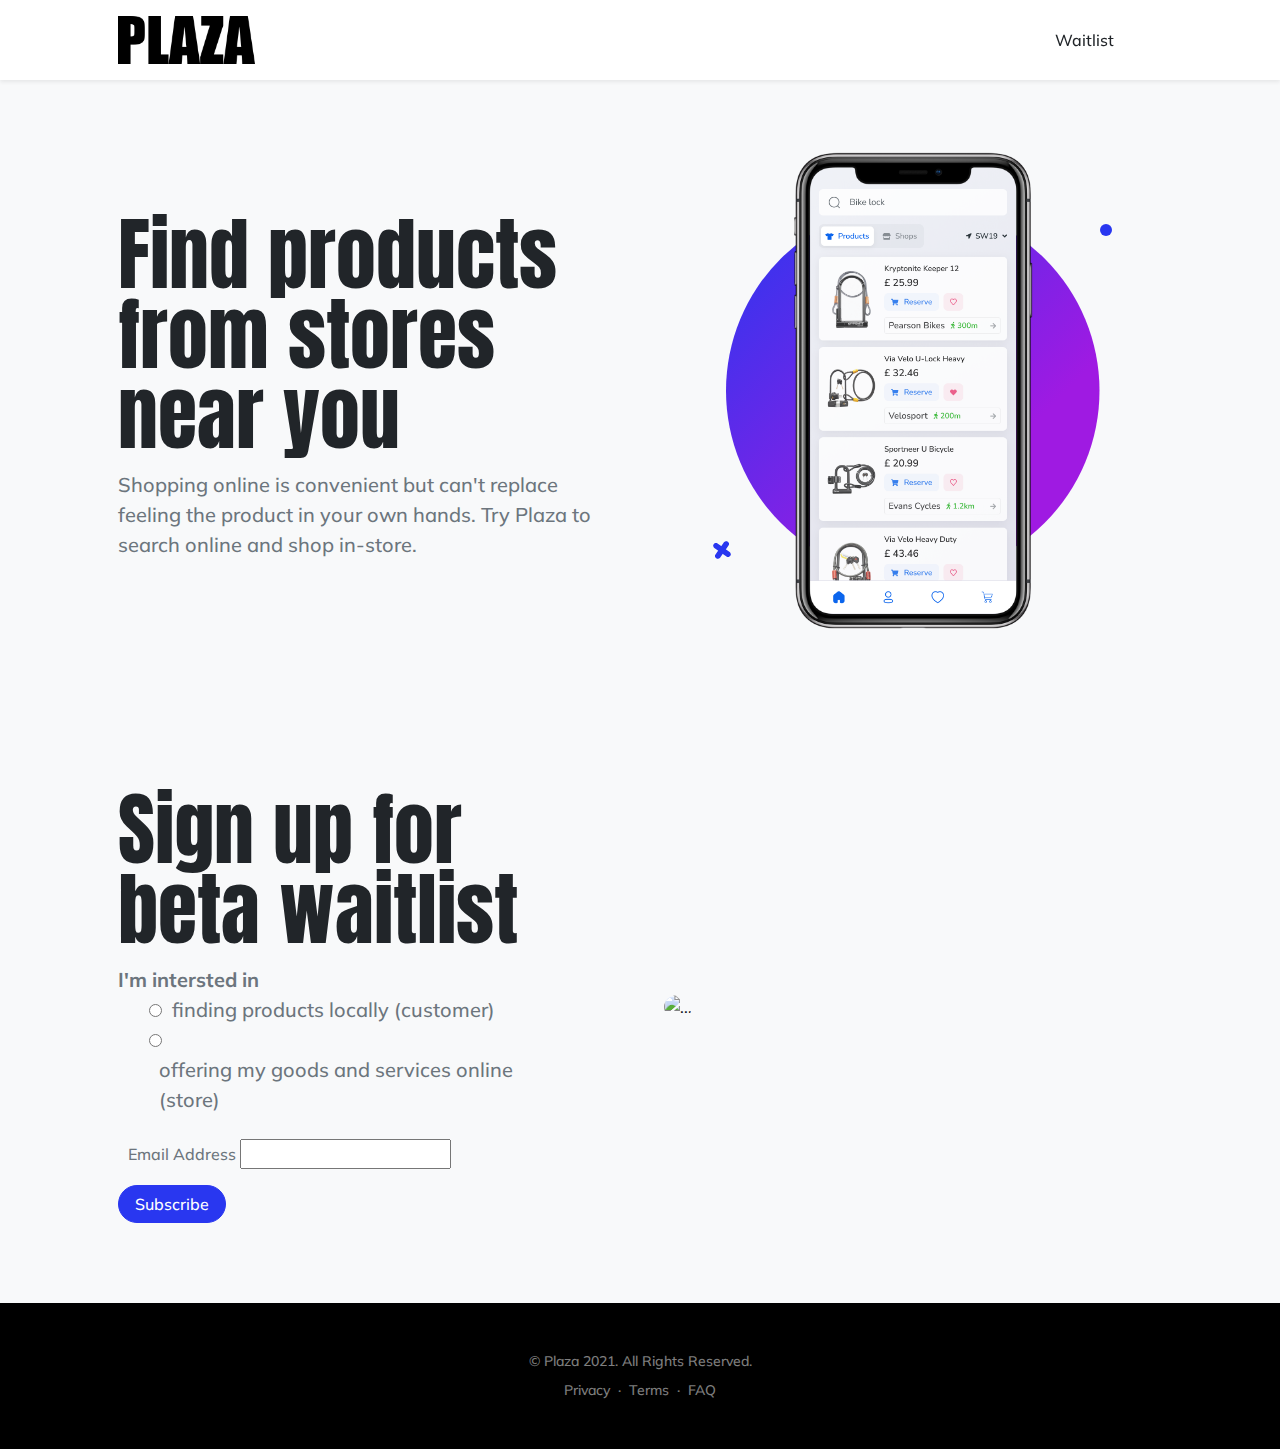
==== commit e91b3f05: "new font on second page" ====
--- a/index.html
+++ b/index.html
@@ -222,7 +222,8 @@
         <div class="container px-5">
             <div class="row gx-5 align-items-center justify-content-center justify-content-lg-between">
                 <div class="col-12 col-lg-5">
-                    <h2 class="display-1 lh-1 mb-3">Sign up for beta waitlist</h2>
+                    <h2 style="font-family: 'Anton', sans-serif;" class="display-1 lh-1 mb-3">Sign up for beta waitlist
+                    </h2>
                     <!-- Email sign-up-->
                     <!-- Begin Mailchimp Signup Form -->
                     <link href="//cdn-images.mailchimp.com/embedcode/classic-10_7.css" rel="stylesheet" type="text/css">
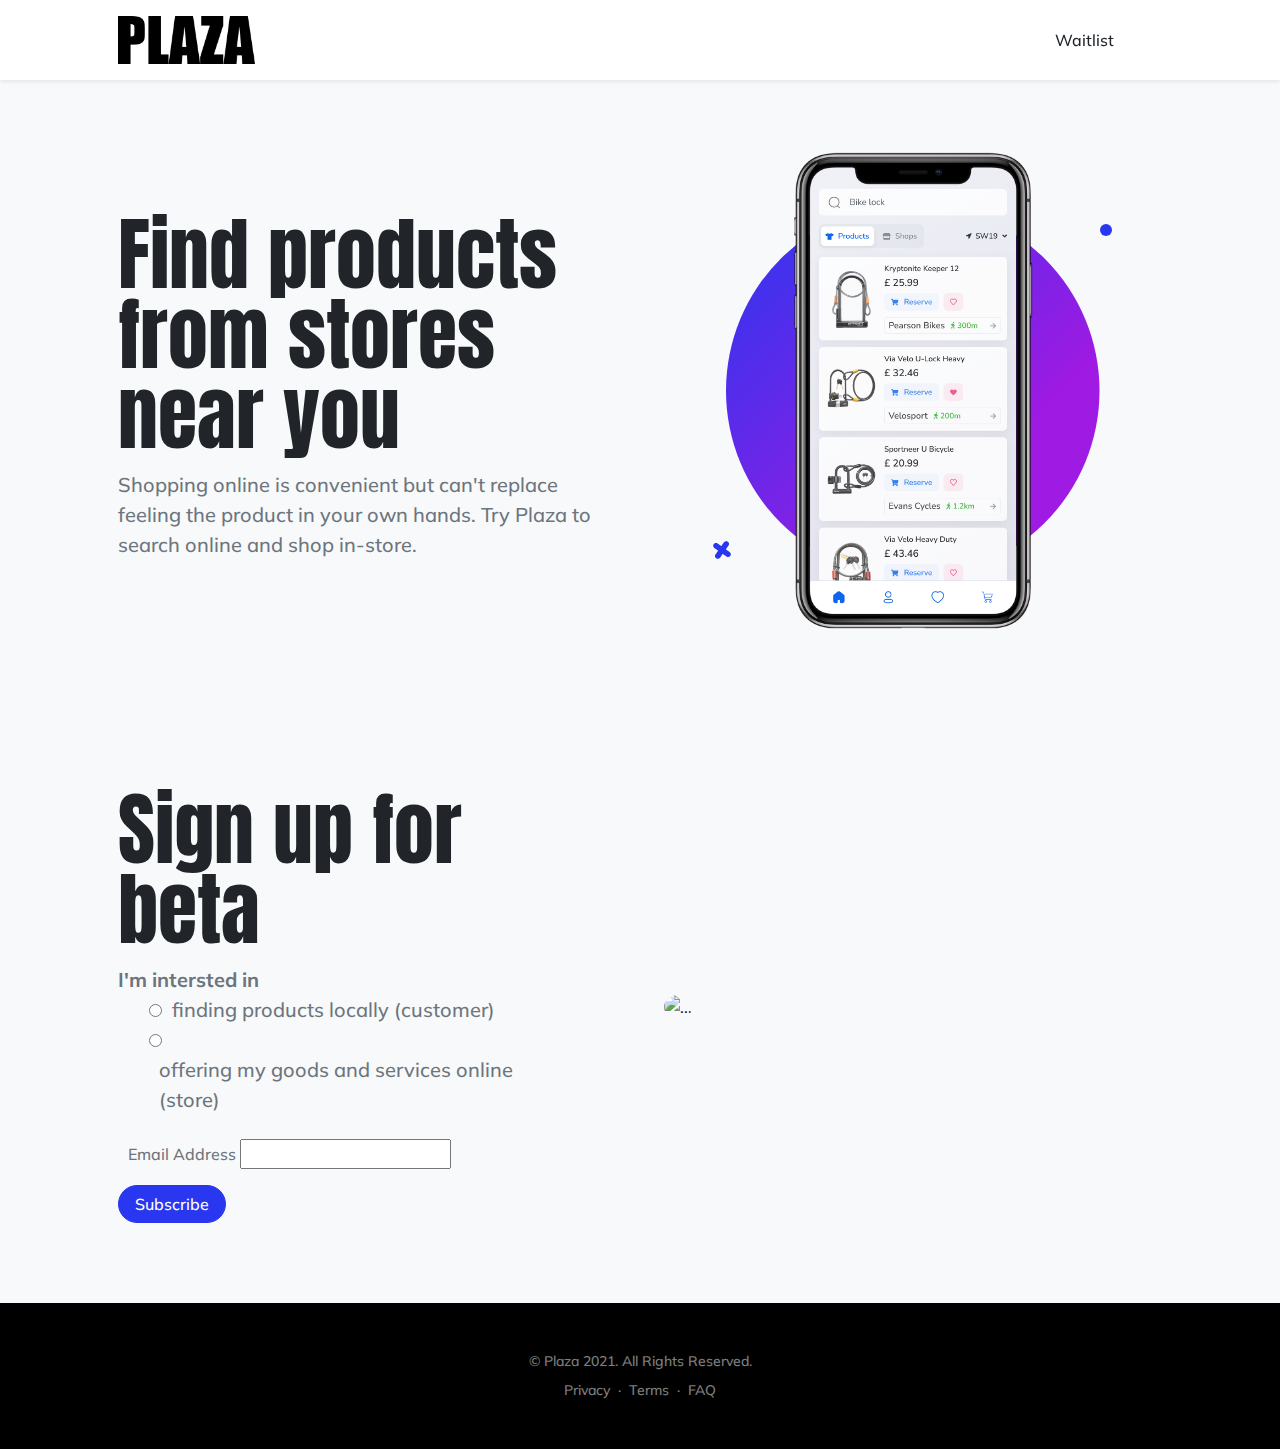
==== commit a11b87d4: "sign up for beta waitlist" ====
--- a/index.html
+++ b/index.html
@@ -222,7 +222,7 @@
         <div class="container px-5">
             <div class="row gx-5 align-items-center justify-content-center justify-content-lg-between">
                 <div class="col-12 col-lg-5">
-                    <h2 style="font-family: 'Anton', sans-serif;" class="display-1 lh-1 mb-3">Sign up for beta waitlist
+                    <h2 style="font-family: 'Anton', sans-serif;" class="display-1 lh-1 mb-3">Sign up for beta
                     </h2>
                     <!-- Email sign-up-->
                     <!-- Begin Mailchimp Signup Form -->
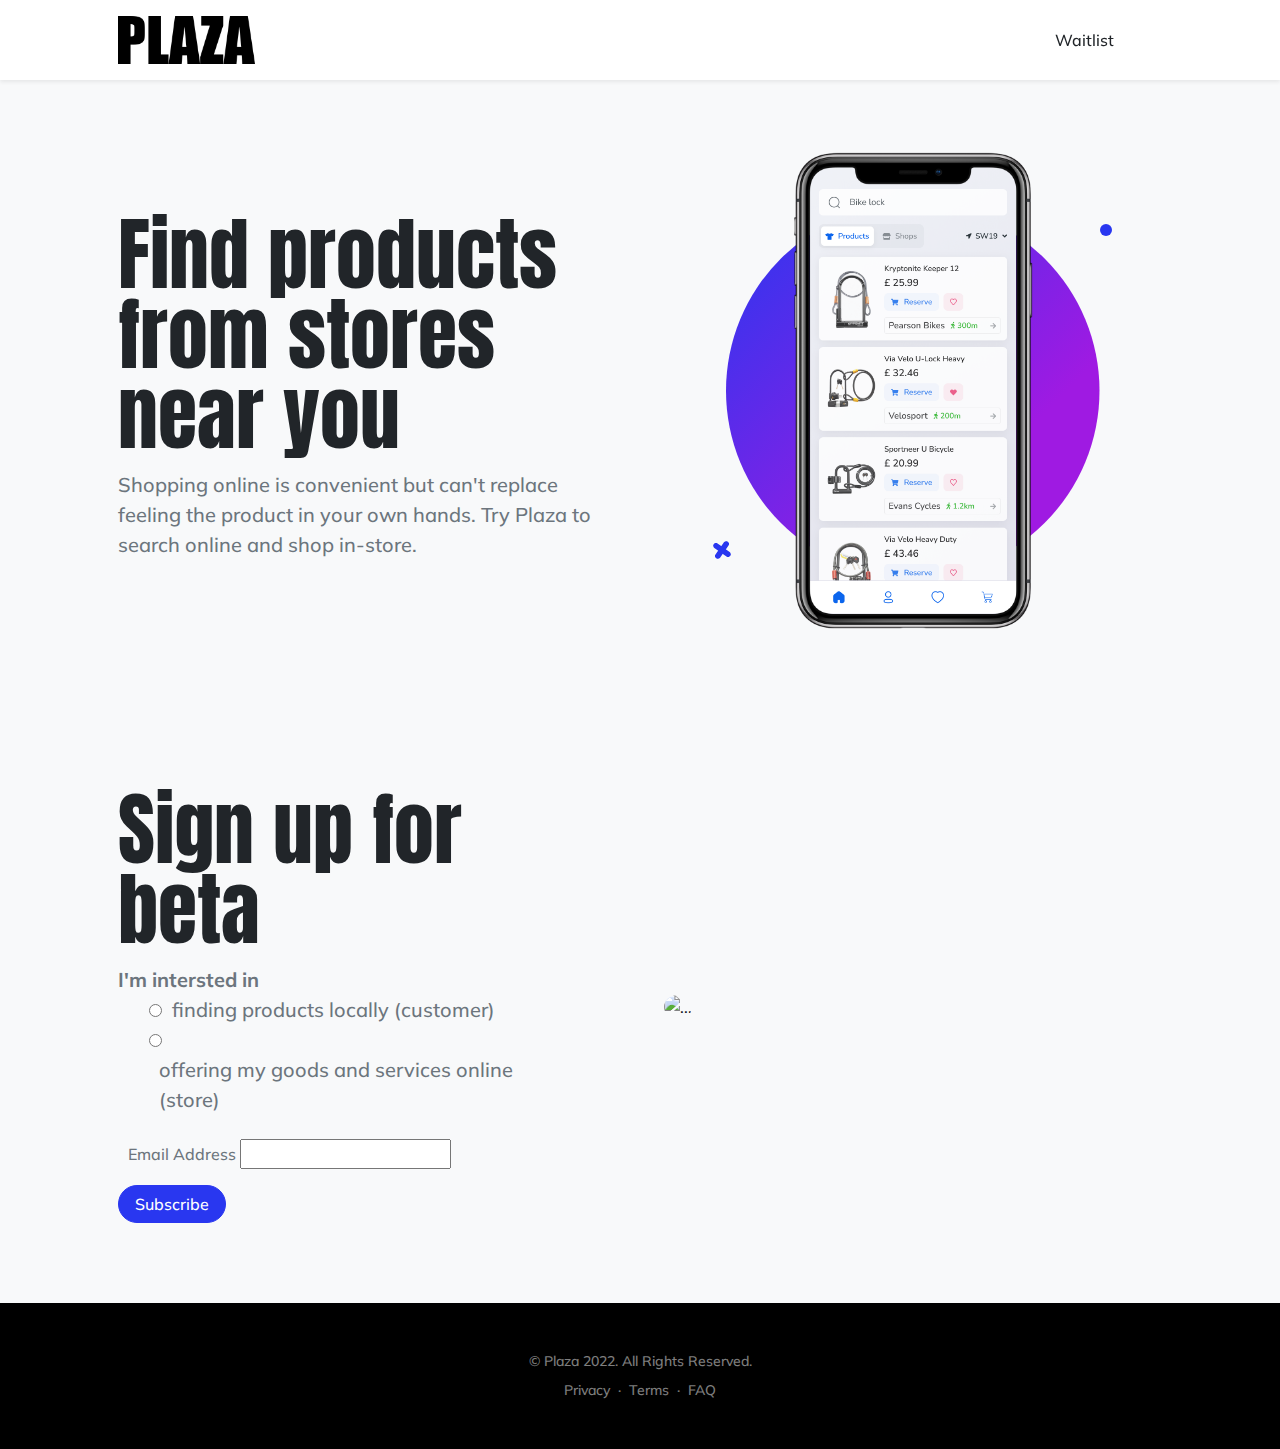
==== commit 4f569c54: "privacy update" ====
--- a/index.html
+++ b/index.html
@@ -1,116 +1,196 @@
 <!DOCTYPE html>
 <html lang="en">
+    <head>
+        <meta charset="utf-8" />
+        <meta
+            name="viewport"
+            content="width=device-width, initial-scale=1, shrink-to-fit=no"
+        />
+        <meta name="description" content="" />
+        <meta name="author" content="" />
+        <title>Plaza</title>
+        <link rel="icon" type="image/x-icon" href="assets/favicon.ico" />
+        <!-- Bootstrap icons-->
+        <link
+            href="https://cdn.jsdelivr.net/npm/bootstrap-icons@1.5.0/font/bootstrap-icons.css"
+            rel="stylesheet"
+        />
+        <!-- Google fonts-->
+        <link rel="preconnect" href="https://fonts.gstatic.com" />
+        <link
+            href="https://fonts.googleapis.com/css2?family=Newsreader:ital,wght@0,600;1,600&amp;display=swap"
+            rel="stylesheet"
+        />
+        <link rel="preconnect" href="https://fonts.gstatic.com" crossorigin />
+        <link
+            href="https://fonts.googleapis.com/css2?family=Anton&display=swap"
+            rel="stylesheet"
+        />
+        <link
+            href="https://fonts.googleapis.com/css2?family=Mulish:ital,wght@0,300;0,500;0,600;0,700;1,300;1,500;1,600;1,700&amp;display=swap"
+            rel="stylesheet"
+        />
+        <link
+            href="https://fonts.googleapis.com/css2?family=Kanit:ital,wght@0,400;1,400&amp;display=swap"
+            rel="stylesheet"
+        />
+        <!-- Core theme CSS (includes Bootstrap)-->
+        <link href="css/styles.css" rel="stylesheet" />
+    </head>
 
-<head>
-    <meta charset="utf-8" />
-    <meta name="viewport" content="width=device-width, initial-scale=1, shrink-to-fit=no" />
-    <meta name="description" content="" />
-    <meta name="author" content="" />
-    <title>Plaza</title>
-    <link rel="icon" type="image/x-icon" href="assets/favicon.ico" />
-    <!-- Bootstrap icons-->
-    <link href="https://cdn.jsdelivr.net/npm/bootstrap-icons@1.5.0/font/bootstrap-icons.css" rel="stylesheet" />
-    <!-- Google fonts-->
-    <link rel="preconnect" href="https://fonts.gstatic.com" />
-    <link href="https://fonts.googleapis.com/css2?family=Newsreader:ital,wght@0,600;1,600&amp;display=swap"
-        rel="stylesheet" />
-    <link rel="preconnect" href="https://fonts.gstatic.com" crossorigin>
-    <link href="https://fonts.googleapis.com/css2?family=Anton&display=swap" rel="stylesheet">
-    <link
-        href="https://fonts.googleapis.com/css2?family=Mulish:ital,wght@0,300;0,500;0,600;0,700;1,300;1,500;1,600;1,700&amp;display=swap"
-        rel="stylesheet" />
-    <link href="https://fonts.googleapis.com/css2?family=Kanit:ital,wght@0,400;1,400&amp;display=swap"
-        rel="stylesheet" />
-    <!-- Core theme CSS (includes Bootstrap)-->
-    <link href="css/styles.css" rel="stylesheet" />
-</head>
-
-<body id="page-top">
-    <!-- Navigation-->
-    <nav class="navbar navbar-expand-lg navbar-light fixed-top shadow-sm" id="mainNav">
-        <div class="container px-5">
-            <img class="app-badge" src="assets/img/plaza_logo.png" alt="Plaza Logo">
-            <!-- <a style="font-family:impact Anton;font-size:32px" class="navbar-brand fw-bold plaza-font"
+    <body id="page-top">
+        <!-- Navigation-->
+        <nav
+            class="navbar navbar-expand-lg navbar-light fixed-top shadow-sm"
+            id="mainNav"
+        >
+            <div class="container px-5">
+                <img
+                    class="app-badge"
+                    src="assets/img/plaza_logo.png"
+                    alt="Plaza Logo"
+                />
+                <!-- <a style="font-family:impact Anton;font-size:32px" class="navbar-brand fw-bold plaza-font"
                 href="#page-top">PLAZA</a> -->
-            <button class="navbar-toggler" type="button" data-bs-toggle="collapse" data-bs-target="#navbarResponsive"
-                aria-controls="navbarResponsive" aria-expanded="false" aria-label="Toggle navigation">
-                Menu
-                <i class="bi-list"></i>
-            </button>
-            <div class="collapse navbar-collapse" id="navbarResponsive">
-                <ul class="navbar-nav ms-auto me-4 my-3 my-lg-0">
-                    <!--
+                <button
+                    class="navbar-toggler"
+                    type="button"
+                    data-bs-toggle="collapse"
+                    data-bs-target="#navbarResponsive"
+                    aria-controls="navbarResponsive"
+                    aria-expanded="false"
+                    aria-label="Toggle navigation"
+                >
+                    Menu
+                    <i class="bi-list"></i>
+                </button>
+                <div class="collapse navbar-collapse" id="navbarResponsive">
+                    <ul class="navbar-nav ms-auto me-4 my-3 my-lg-0">
+                        <!--
                     <li class="nav-item"><a class="nav-link me-lg-3" href="#features">Features</a></li>
                     <li class="nav-item"><a class="nav-link me-lg-3" href="#download">Download</a></li>
                     -->
-                    <li class="nav-item"><a class="nav-link me-lg-3" href="#waitlist">Waitlist</a></li>
-                </ul>
-            </div>
-        </div>
-    </nav>
-    <!-- Mashead header-->
-    <header class="masthead">
-        <div class="container px-5">
-            <div class="row gx-5 align-items-center">
-                <div class="col-lg-6">
-                    <!-- Mashead text and app badges-->
-                    <div class="mb-5 mb-lg-0 text-center text-lg-start">
-                        <h1 style="font-family: 'Anton', sans-serif;" class="display-1 lh-1 mb-3">Find products from
-                            stores near you</h1>
-                        <p class="lead fw-normal text-muted mb-5">Shopping online is convenient but can't replace
-                            feeling the product in your own hands. Try Plaza to search online and shop in-store.</p>
-                        <!-- <p class="lead fw-normal text-muted mb-5">Shopping online is convenient but can't replace
+                        <li class="nav-item">
+                            <a class="nav-link me-lg-3" href="#waitlist"
+                                >Waitlist</a
+                            >
+                        </li>
+                    </ul>
+                </div>
+            </div>
+        </nav>
+        <!-- Mashead header-->
+        <header class="masthead">
+            <div class="container px-5">
+                <div class="row gx-5 align-items-center">
+                    <div class="col-lg-6">
+                        <!-- Mashead text and app badges-->
+                        <div class="mb-5 mb-lg-0 text-center text-lg-start">
+                            <h1
+                                style="font-family: 'Anton', sans-serif"
+                                class="display-1 lh-1 mb-3"
+                            >
+                                Find products from stores near you
+                            </h1>
+                            <p class="lead fw-normal text-muted mb-5">
+                                Shopping online is convenient but can't replace
+                                feeling the product in your own hands. Try Plaza
+                                to search online and shop in-store.
+                            </p>
+                            <!-- <p class="lead fw-normal text-muted mb-5">Shopping online is convenient but can't replace
                             feeling the product in your own hands. Try PLAZA to combine the best of both worlds</p> -->
-                        <!-- <div class="d-flex flex-column flex-lg-row align-items-center">
+                            <!-- <div class="d-flex flex-column flex-lg-row align-items-center">
                             <a class="me-lg-3 mb-4 mb-lg-0" href="#!"><img class="app-badge"
                                     src="assets/img/google-play-badge.svg" alt="..." /></a>
                             <a href="#!"><img class="app-badge" src="assets/img/app-store-badge.svg" alt="..." /></a>
                         </div> -->
-                    </div>
-                </div>
-                <div class="col-lg-6">
-                    <!-- Masthead device mockup feature-->
-                    <div class="masthead-device-mockup">
-                        <svg class="circle" viewBox="0 0 100 100" xmlns="http://www.w3.org/2000/svg">
-                            <defs>
-                                <linearGradient id="circleGradient" gradientTransform="rotate(45)">
-                                    <stop class="gradient-start-color" offset="0%"></stop>
-                                    <stop class="gradient-end-color" offset="100%"></stop>
-                                </linearGradient>
-                            </defs>
-                            <circle cx="50" cy="50" r="50"></circle>
-                        </svg><svg class="shape-1 d-none d-sm-block" viewBox="0 0 240.83 240.83"
-                            xmlns="http://www.w3.org/2000/svg">
-                            <rect x="-32.54" y="78.39" width="305.92" height="84.05" rx="42.03"
-                                transform="translate(120.42 -49.88) rotate(45)"></rect>
-                            <rect x="-32.54" y="78.39" width="305.92" height="84.05" rx="42.03"
-                                transform="translate(-49.88 120.42) rotate(-45)"></rect>
-                        </svg><svg class="shape-2 d-none d-sm-block" viewBox="0 0 100 100"
-                            xmlns="http://www.w3.org/2000/svg">
-                            <circle cx="50" cy="50" r="50"></circle>
-                        </svg>
-                        <div class="device-wrapper">
-                            <div class="device" data-device="iPhoneX" data-orientation="portrait" data-color="black">
-                                <div class="screen bg-black">
-                                    <!-- PUT CONTENTS HERE:-->
-                                    <!-- * * This can be a video, image, or just about anything else.-->
-                                    <!-- * * Set the max width of your media to 100% and the height to-->
-                                    <!-- * * 100% like the demo example below.-->
-                                    <!-- <video muted="muted" autoplay="" loop="" style="max-width: 100%; height: 100%">
+                        </div>
+                    </div>
+                    <div class="col-lg-6">
+                        <!-- Masthead device mockup feature-->
+                        <div class="masthead-device-mockup">
+                            <svg
+                                class="circle"
+                                viewBox="0 0 100 100"
+                                xmlns="http://www.w3.org/2000/svg"
+                            >
+                                <defs>
+                                    <linearGradient
+                                        id="circleGradient"
+                                        gradientTransform="rotate(45)"
+                                    >
+                                        <stop
+                                            class="gradient-start-color"
+                                            offset="0%"
+                                        ></stop>
+                                        <stop
+                                            class="gradient-end-color"
+                                            offset="100%"
+                                        ></stop>
+                                    </linearGradient>
+                                </defs>
+                                <circle cx="50" cy="50" r="50"></circle></svg
+                            ><svg
+                                class="shape-1 d-none d-sm-block"
+                                viewBox="0 0 240.83 240.83"
+                                xmlns="http://www.w3.org/2000/svg"
+                            >
+                                <rect
+                                    x="-32.54"
+                                    y="78.39"
+                                    width="305.92"
+                                    height="84.05"
+                                    rx="42.03"
+                                    transform="translate(120.42 -49.88) rotate(45)"
+                                ></rect>
+                                <rect
+                                    x="-32.54"
+                                    y="78.39"
+                                    width="305.92"
+                                    height="84.05"
+                                    rx="42.03"
+                                    transform="translate(-49.88 120.42) rotate(-45)"
+                                ></rect></svg
+                            ><svg
+                                class="shape-2 d-none d-sm-block"
+                                viewBox="0 0 100 100"
+                                xmlns="http://www.w3.org/2000/svg"
+                            >
+                                <circle cx="50" cy="50" r="50"></circle>
+                            </svg>
+                            <div class="device-wrapper">
+                                <div
+                                    class="device"
+                                    data-device="iPhoneX"
+                                    data-orientation="portrait"
+                                    data-color="black"
+                                >
+                                    <div class="screen bg-black">
+                                        <!-- PUT CONTENTS HERE:-->
+                                        <!-- * * This can be a video, image, or just about anything else.-->
+                                        <!-- * * Set the max width of your media to 100% and the height to-->
+                                        <!-- * * 100% like the demo example below.-->
+                                        <!-- <video muted="muted" autoplay="" loop="" style="max-width: 100%; height: 100%">
                                         <source src="assets/img/demo-screen.mp4" type="video/mp4" />
                                     </video> -->
-                                    <img style="max-width: 100%; height: 100%"
-                                        src="assets/img/plaza_product_search_neuv2.png" alt="Plaza home screen">
+                                        <img
+                                            style="
+                                                max-width: 100%;
+                                                height: 100%;
+                                            "
+                                            src="assets/img/plaza_product_search_neuv2.png"
+                                            alt="Plaza home screen"
+                                        />
+                                    </div>
                                 </div>
                             </div>
                         </div>
                     </div>
                 </div>
             </div>
-        </div>
-    </header>
-    <!-- Quote/testimonial aside-->
-    <!-- 
+        </header>
+        <!-- Quote/testimonial aside-->
+        <!-- 
     <aside class="text-center bg-gradient-primary-to-secondary">
         <div class="container px-5">
             <div class="row gx-5 justify-content-center">
@@ -123,7 +203,7 @@
         </div>
     </aside>
      App features section-->
-    <!--
+        <!--
     <section id="features">
         <div class="container px-5">
             <div class="row gx-5 align-items-center">
@@ -132,7 +212,7 @@
                         <div class="row gx-5">
                             <div class="col-md-6 mb-5">
                                 <!-- Feature item-->
-    <!--
+        <!--
                                 <div class="text-center">
                                     <i class="bi-phone icon-feature text-gradient d-block mb-3"></i>
                                     <h3 class="font-alt">Device Mockups</h3>
@@ -142,7 +222,7 @@
                             </div>
                             <div class="col-md-6 mb-5">
                                 <!-- Feature item-->
-    <!--
+        <!--
                                 <div class="text-center">
                                     <i class="bi-camera icon-feature text-gradient d-block mb-3"></i>
                                     <h3 class="font-alt">Flexible Use</h3>
@@ -154,7 +234,7 @@
                         <div class="row">
                             <div class="col-md-6 mb-5 mb-md-0">
                                 <!-- Feature item-->
-    <!--
+        <!--
                                 <div class="text-center">
                                     <i class="bi-gift icon-feature text-gradient d-block mb-3"></i>
                                     <h3 class="font-alt">Free to Use</h3>
@@ -164,7 +244,7 @@
                             </div>
                             <div class="col-md-6">
                                 <!-- Feature item-->
-    <!--
+        <!--
                                 <div class="text-center">
                                     <i class="bi-patch-check icon-feature text-gradient d-block mb-3"></i>
                                     <h3 class="font-alt">Open Source</h3>
@@ -177,7 +257,7 @@
                 </div>
                 <div class="col-lg-4 order-lg-0">
                     <!-- Features section device mockup-->
-    <!--
+        <!--
                     <div class="features-device-mockup">
                         <svg class="circle" viewBox="0 0 100 100" xmlns="http://www.w3.org/2000/svg">
                             <defs>
@@ -201,10 +281,10 @@
                             <div class="device" data-device="iPhoneX" data-orientation="portrait" data-color="black">
                                 <div class="screen bg-black">
                                     <!-- PUT CONTENTS HERE:-->
-    <!-- * * This can be a video, image, or just about anything else.-->
-    <!-- * * Set the max width of your media to 100% and the height to-->
-    <!-- * * 100% like the demo example below.-->
-    <!--
+        <!-- * * This can be a video, image, or just about anything else.-->
+        <!-- * * Set the max width of your media to 100% and the height to-->
+        <!-- * * 100% like the demo example below.-->
+        <!--
                                     <video muted="muted" autoplay="" loop="" style="max-width: 100%; height: 100%">
                                         <source src="assets/img/demo-screen.mp4" type="video/mp4" />
                                     </video>
@@ -217,72 +297,157 @@
         </div>
     </section>
     -->
-    <!-- Basic features section-->
-    <section class="bg-light" id="waitlist">
-        <div class="container px-5">
-            <div class="row gx-5 align-items-center justify-content-center justify-content-lg-between">
-                <div class="col-12 col-lg-5">
-                    <h2 style="font-family: 'Anton', sans-serif;" class="display-1 lh-1 mb-3">Sign up for beta
-                    </h2>
-                    <!-- Email sign-up-->
-                    <!-- Begin Mailchimp Signup Form -->
-                    <link href="//cdn-images.mailchimp.com/embedcode/classic-10_7.css" rel="stylesheet" type="text/css">
+        <!-- Basic features section-->
+        <section class="bg-light" id="waitlist">
+            <div class="container px-5">
+                <div
+                    class="row gx-5 align-items-center justify-content-center justify-content-lg-between"
+                >
+                    <div class="col-12 col-lg-5">
+                        <h2
+                            style="font-family: 'Anton', sans-serif"
+                            class="display-1 lh-1 mb-3"
+                        >
+                            Sign up for beta
+                        </h2>
+                        <!-- Email sign-up-->
+                        <!-- Begin Mailchimp Signup Form -->
+                        <link
+                            href="//cdn-images.mailchimp.com/embedcode/classic-10_7.css"
+                            rel="stylesheet"
+                            type="text/css"
+                        />
 
-                    <div id="mc_embed_signup">
-                        <form
-                            action="https://tryplaza.us20.list-manage.com/subscribe/post?u=edc763bf9e0326cd0d3752430&amp;id=b3e1779528"
-                            method="post" id="mc-embedded-subscribe-form" name="mc-embedded-subscribe-form"
-                            class="validate" target="_blank" novalidate>
-                            <div id="mc_embed_signup_scroll">
-                                <div class="mc-field-group input-group lead fw-normal text-muted mb-5">
-                                    <strong>I'm intersted in </strong>
-                                    <ul style="list-style-type:none;">
-                                        <li><input type="radio" value="finding products locally (customer)"
-                                                name="MMERGE1" id="mce-MMERGE1-0"
-                                                class="lead fw-normal text-muted"><label for="mce-MMERGE1-0">finding
-                                                products locally (customer)</label></li>
-                                        <li><input type="radio" class="lead fw-normal text-muted"
-                                                value="offering my goods and services online (store)" name="MMERGE1"
-                                                id="mce-MMERGE1-1"><label for="mce-MMERGE1-1">offering my
-                                                goods and services online (store)</label></li>
-                                    </ul>
-                                </div>
-                                <div class="mc-field-group fw-normal text-muted mb-3">
-                                    <label for="mce-EMAIL">Email Address
-                                    </label>
-                                    <input type="email" value="" name="EMAIL" class="required email" id="mce-EMAIL">
-                                </div>
-                                <div id="mce-responses" class="clear">
-                                    <div class="response" id="mce-error-response" style="display:none"></div>
-                                    <div class="response" id="mce-success-response" style="display:none"></div>
-                                </div>
-                                <!-- real people should not fill this in and expect good things - do not remove this or risk form bot signups-->
-                                <div style="position: absolute; left: -5000px;" aria-hidden="true"><input type="text"
-                                        name="b_edc763bf9e0326cd0d3752430_b3e1779528" tabindex="-1" value=""></div>
-                                <div class="clear"><input type="submit" value="Subscribe" name="subscribe"
-                                        id="mc-embedded-subscribe"
-                                        class="btn btn-primary rounded-pill px-3 mb-2 mb-lg-0"></div>
-                                <!--change button style-->
-                            </div>
-                        </form>
-                    </div>
-                    <script type='text/javascript'
-                        src='//s3.amazonaws.com/downloads.mailchimp.com/js/mc-validate.js'></script>
-                    <script
-                        type='text/javascript'>(function ($) { window.fnames = new Array(); window.ftypes = new Array(); fnames[1] = 'MMERGE1'; ftypes[1] = 'radio'; fnames[0] = 'EMAIL'; ftypes[0] = 'email'; }(jQuery)); var $mcj = jQuery.noConflict(true);</script>
-                    <!--End mc_embed_signup-->
-                    <!--
+                        <div id="mc_embed_signup">
+                            <form
+                                action="https://tryplaza.us20.list-manage.com/subscribe/post?u=edc763bf9e0326cd0d3752430&amp;id=b3e1779528"
+                                method="post"
+                                id="mc-embedded-subscribe-form"
+                                name="mc-embedded-subscribe-form"
+                                class="validate"
+                                target="_blank"
+                                novalidate
+                            >
+                                <div id="mc_embed_signup_scroll">
+                                    <div
+                                        class="mc-field-group input-group lead fw-normal text-muted mb-5"
+                                    >
+                                        <strong>I'm intersted in </strong>
+                                        <ul style="list-style-type: none">
+                                            <li>
+                                                <input
+                                                    type="radio"
+                                                    value="finding products locally (customer)"
+                                                    name="MMERGE1"
+                                                    id="mce-MMERGE1-0"
+                                                    class="lead fw-normal text-muted"
+                                                /><label for="mce-MMERGE1-0"
+                                                    >finding products locally
+                                                    (customer)</label
+                                                >
+                                            </li>
+                                            <li>
+                                                <input
+                                                    type="radio"
+                                                    class="lead fw-normal text-muted"
+                                                    value="offering my goods and services online (store)"
+                                                    name="MMERGE1"
+                                                    id="mce-MMERGE1-1"
+                                                /><label for="mce-MMERGE1-1"
+                                                    >offering my goods and
+                                                    services online
+                                                    (store)</label
+                                                >
+                                            </li>
+                                        </ul>
+                                    </div>
+                                    <div
+                                        class="mc-field-group fw-normal text-muted mb-3"
+                                    >
+                                        <label for="mce-EMAIL"
+                                            >Email Address
+                                        </label>
+                                        <input
+                                            type="email"
+                                            value=""
+                                            name="EMAIL"
+                                            class="required email"
+                                            id="mce-EMAIL"
+                                        />
+                                    </div>
+                                    <div id="mce-responses" class="clear">
+                                        <div
+                                            class="response"
+                                            id="mce-error-response"
+                                            style="display: none"
+                                        ></div>
+                                        <div
+                                            class="response"
+                                            id="mce-success-response"
+                                            style="display: none"
+                                        ></div>
+                                    </div>
+                                    <!-- real people should not fill this in and expect good things - do not remove this or risk form bot signups-->
+                                    <div
+                                        style="
+                                            position: absolute;
+                                            left: -5000px;
+                                        "
+                                        aria-hidden="true"
+                                    >
+                                        <input
+                                            type="text"
+                                            name="b_edc763bf9e0326cd0d3752430_b3e1779528"
+                                            tabindex="-1"
+                                            value=""
+                                        />
+                                    </div>
+                                    <div class="clear">
+                                        <input
+                                            type="submit"
+                                            value="Subscribe"
+                                            name="subscribe"
+                                            id="mc-embedded-subscribe"
+                                            class="btn btn-primary rounded-pill px-3 mb-2 mb-lg-0"
+                                        />
+                                    </div>
+                                    <!--change button style-->
+                                </div>
+                            </form>
+                        </div>
+                        <script
+                            type="text/javascript"
+                            src="//s3.amazonaws.com/downloads.mailchimp.com/js/mc-validate.js"
+                        ></script>
+                        <script type="text/javascript">
+                            (function ($) {
+                                window.fnames = new Array();
+                                window.ftypes = new Array();
+                                fnames[1] = "MMERGE1";
+                                ftypes[1] = "radio";
+                                fnames[0] = "EMAIL";
+                                ftypes[0] = "email";
+                            })(jQuery);
+                            var $mcj = jQuery.noConflict(true);
+                        </script>
+                        <!--End mc_embed_signup-->
+                        <!--
                         <p class="lead fw-normal text-muted mb-5 mb-lg-0">This section is perfect for featuring some information about your application, why it was built, the problem it solves, or anything else! There's plenty of space for text here, so don't worry about writing too much.</p>
                         -->
-                </div>
-                <div class="col-sm-8 col-md-6">
-                    <div class="px-5 px-sm-0"><img class="img-fluid rounded-circle"
-                            src="https://source.unsplash.com/u8Jn2rzYIps/900x900" alt="..." /></div>
-                </div>
-            </div>
-        </div>
-    </section>
-    <!-- Call to action section
+                    </div>
+                    <div class="col-sm-8 col-md-6">
+                        <div class="px-5 px-sm-0">
+                            <img
+                                class="img-fluid rounded-circle"
+                                src="https://source.unsplash.com/u8Jn2rzYIps/900x900"
+                                alt="..."
+                            />
+                        </div>
+                    </div>
+                </div>
+            </div>
+        </section>
+        <!-- Call to action section
     <section class="cta">
         <div class="cta-content">
             <div class="container px-5">
@@ -297,8 +462,8 @@
         </div>
     </section>
     -->
-    <!-- App badge section-->
-    <!-- <section class="bg-gradient-primary-to-secondary" id="download">
+        <!-- App badge section-->
+        <!-- <section class="bg-gradient-primary-to-secondary" id="download">
         <div class="container px-5">
             <h2 class="text-center text-white font-alt mb-4">Get the app now!</h2>
             <div class="d-flex flex-column flex-lg-row align-items-center justify-content-center">
@@ -308,30 +473,31 @@
             </div>
         </div>
     </section> -->
-    <!-- Footer-->
-    <footer class="bg-black text-center py-5">
-        <div class="container px-5">
-            <div class="text-white-50 small">
-                <div class="mb-2">&copy; Plaza 2021. All Rights Reserved.</div>
-                <a href="#!">Privacy</a>
-                <span class="mx-1">&middot;</span>
-                <a href="#!">Terms</a>
-                <span class="mx-1">&middot;</span>
-                <a href="#!">FAQ</a>
-            </div>
-        </div>
-    </footer>
-    <!-- Feedback Modal-->
+        <!-- Footer-->
+        <footer class="bg-black text-center py-5">
+            <div class="container px-5">
+                <div class="text-white-50 small">
+                    <div class="mb-2">
+                        &copy; Plaza 2022. All Rights Reserved.
+                    </div>
+                    <a href="privacy.html">Privacy</a>
+                    <span class="mx-1">&middot;</span>
+                    <a href="#!">Terms</a>
+                    <span class="mx-1">&middot;</span>
+                    <a href="#!">FAQ</a>
+                </div>
+            </div>
+        </footer>
+        <!-- Feedback Modal-->
 
-    <!-- Bootstrap core JS-->
-    <script src="https://cdn.jsdelivr.net/npm/bootstrap@5.1.3/dist/js/bootstrap.bundle.min.js"></script>
-    <!-- Core theme JS-->
-    <script src="js/scripts.js"></script>
-    <!-- * * * * * * * * * * * * * * * * * * * * * * * * * * * * * * * * * * * * * * * *-->
-    <!-- * *                               SB Forms JS                               * *-->
-    <!-- * * Activate your form at https://startbootstrap.com/solution/contact-forms * *-->
-    <!-- * * * * * * * * * * * * * * * * * * * * * * * * * * * * * * * * * * * * * * * *-->
-    <script src="https://cdn.startbootstrap.com/sb-forms-latest.js"></script>
-</body>
-
-</html>+        <!-- Bootstrap core JS-->
+        <script src="https://cdn.jsdelivr.net/npm/bootstrap@5.1.3/dist/js/bootstrap.bundle.min.js"></script>
+        <!-- Core theme JS-->
+        <script src="js/scripts.js"></script>
+        <!-- * * * * * * * * * * * * * * * * * * * * * * * * * * * * * * * * * * * * * * * *-->
+        <!-- * *                               SB Forms JS                               * *-->
+        <!-- * * Activate your form at https://startbootstrap.com/solution/contact-forms * *-->
+        <!-- * * * * * * * * * * * * * * * * * * * * * * * * * * * * * * * * * * * * * * * *-->
+        <script src="https://cdn.startbootstrap.com/sb-forms-latest.js"></script>
+    </body>
+</html>
